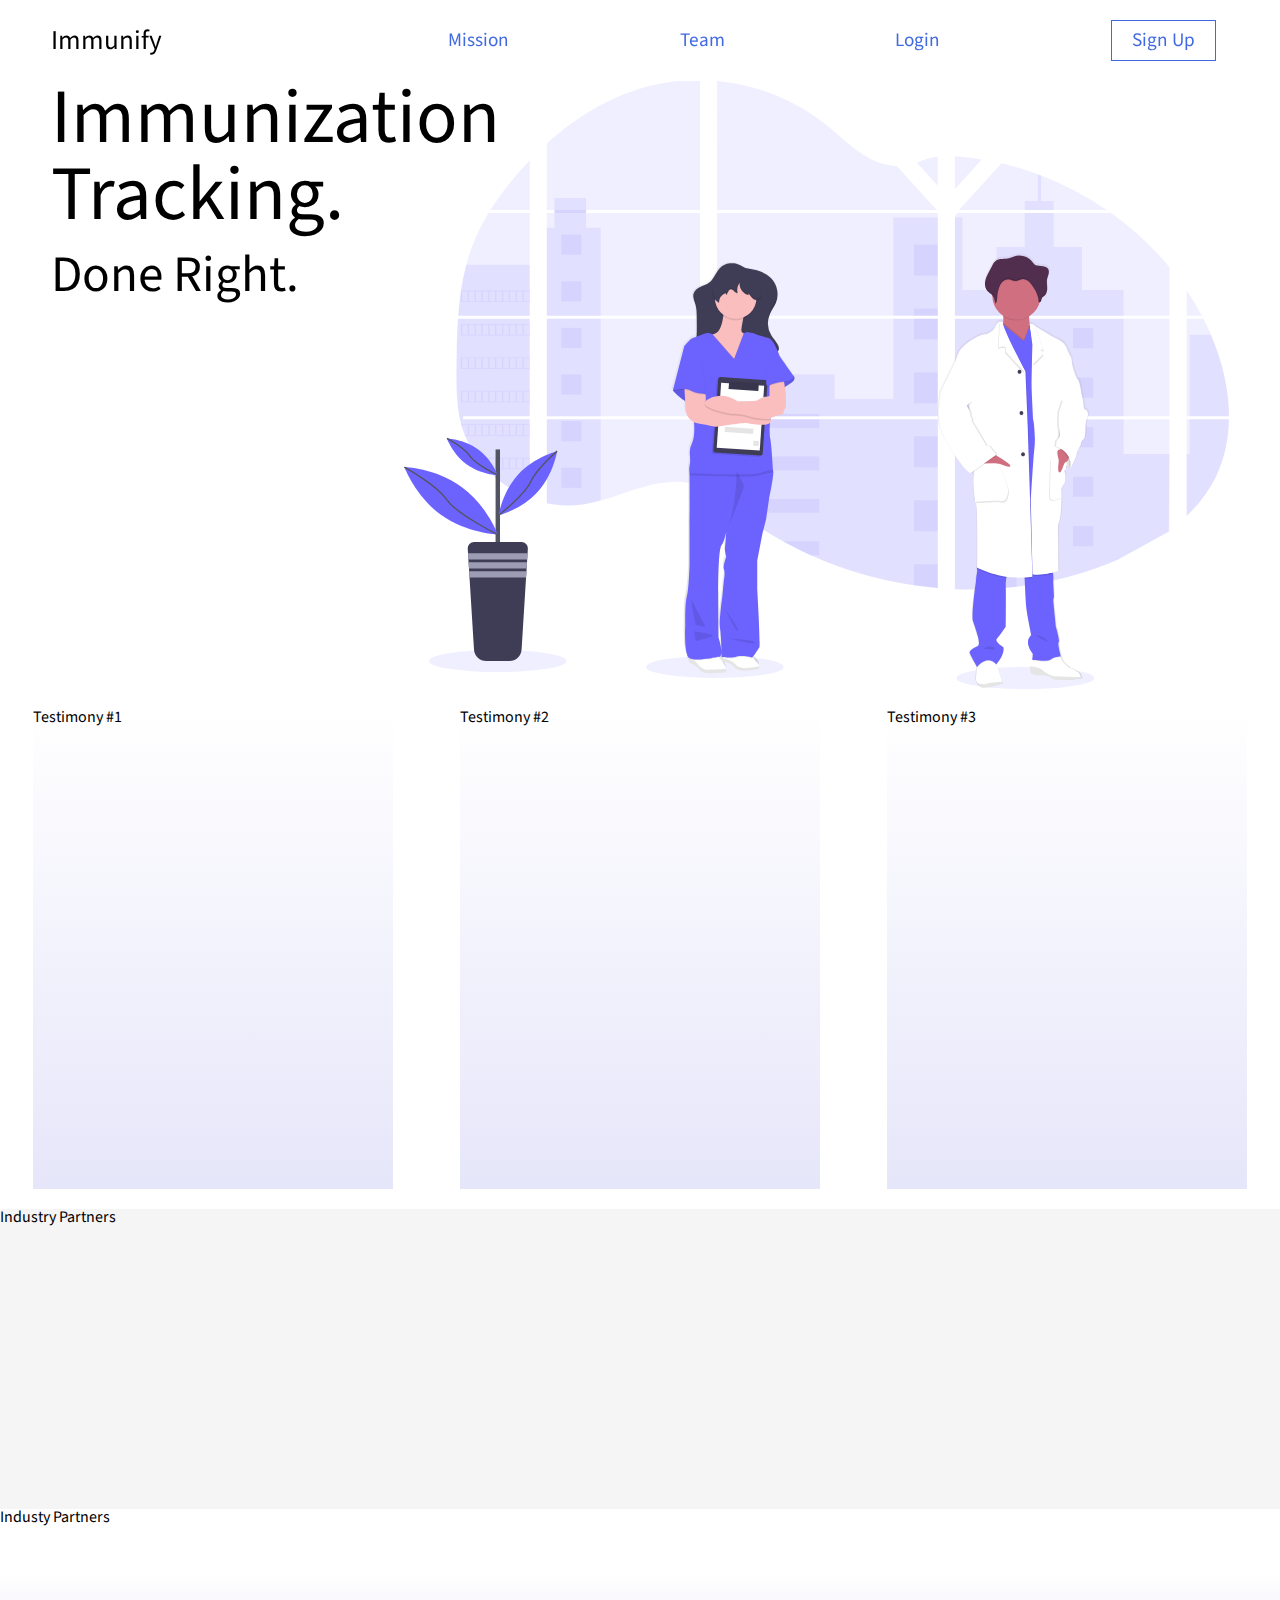
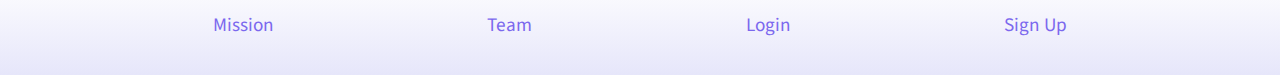
==== index.html @ aef53ff9 "prepared for testimonies" ====
<html lang="en">
 <head>
      <meta charset="UTF-8">
      <meta name="viewport" content="width=device-width, initial-scale=1.0">
      <meta http-equiv="X-UA-Compatible" content="ie=edge">
      <title>Document</title>
      <link rel="stylesheet" type="text/css" href="main.css">
     <link href="https://fonts.googleapis.com/css?family=Open+Sans|Source+Sans+Pro:400,600&display=swap" rel="stylesheet">

 </head>
 <body>

<div class="site-container">
     <nav role='hamburger'>
          <div id="menuToggle">
               <input type="checkbox">
               <span></span>
               <span></span>
               <span></span>
               <ul id="menu">
                    <a class="hamburger" href="https://www.twitter.com"></a><li>Mission</li></a>
                    <a href="https://www.facebook.com/"></a><li>Team</li></a>
                    <a href="https://www.reddit.com/"></a><li>Login</li></a>
                    <btn class="sign-up-btn" href="https://google.com"></btn><li>Sign Up</li></btn>
               </ul>
          </div>
     </nav>

     

     <!-- Navigation Section -->
     
          <header class='header-top'> 
               <h2 class='header-logo'>Immunify</h2>
               <nav>
                    <a href="">Mission</a>
                    <a href="">Team</a>
                    <a href="">Login</a>
                    <btn class="sign-up-btn" href="">Sign Up</btn>
               </nav> 
          </header>
  

     <!-- Header Section -->
     <section class='hero'>
          <div class = 'hero-text'>
          <h1>Immunization Tracking.</h1>
          <h2>Done Right.</h2>
          </div>
          <!-- <p>LIVE SHARE MUTHA FUCKA </p> -->
          <img class = "doctors" src="img/doctor1.svg" alt="Doctors">
          
          
     </section>

     <!-- Testimonies Section-->

     <section class ='testimonies'>
          <div class='testimony' >
               <p>Testimony #1</p>
          </div>
          <div class='testimony' >     
               <p>Testimony #2</p>
          </div>
          <div class='testimony' > 
               <p>Testimony #3</p>
          </div>
     </section>

<!-- Product Application Section -->

     <section class ='product-applications'>
          <div>
               <h2>Industry Partners</h2>
          </div>
     </section>


     <!-- Hospital Credibility -->
     <section class ='industry-partners'>
           <div>
               <h2>Industy Partners</h2>
          </div>
     </section>


     
  <!-- Footer -->
     <section class="footer">
          <div class="footerContent">     
               <a href="">Mission</a>
               <a href="">Team</a>
               <a href="">Login</a>
               <a href="">Sign Up</a>     
          </div>
          <!-- <img src="https://divvycloud.com/wp-content/uploads/2018/10/HIPAA-Compliant-Logo.png" alt="HIPAA Compliant"> -->
     </section>

</div><!-- This closes the site-container -->

   


 </body>
 </html>
---- main.css ----
/* http://meyerweb.com/eric/tools/css/reset/ 
   v2.0 | 20110126
   License: none (public domain)
*/

html, body, div, span, applet, object, iframe,
h1, h2, h3, h4, h5, h6, p, blockquote, pre,
a, abbr, acronym, address, big, cite, code,
del, dfn, em, img, ins, kbd, q, s, samp,
small, strike, strong, sub, sup, tt, var,
b, u, i, center,
dl, dt, dd, ol, ul, li,
fieldset, form, label, legend,
table, caption, tbody, tfoot, thead, tr, th, td,
article, aside, canvas, details, embed, 
figure, figcaption, footer, header, hgroup, 
menu, nav, output, ruby, section, summary,
time, mark, audio, video {
	margin: 0;
	padding: 0;
	border: 0;
	font-size: 100%;
	font: inherit;
	vertical-align: baseline;
}
/* HTML5 display-role reset for older browsers */
article, aside, details, figcaption, figure, 
footer, header, hgroup, menu, nav, section {
	display: block;
}
body {
	line-height: 1;
}
ol, ul {
	list-style: none;
}
blockquote, q {
	quotes: none;
}
blockquote:before, blockquote:after,
q:before, q:after {
	content: '';
	content: none;
}
table {
	border-collapse: collapse;
	border-spacing: 0;
}

/* Code begins here */
html,body{
     /* max-width:1440px;
     width:100%; */
     margin:0 auto;
     font-family: 'Source Sans Pro', sans-serif;
}

.site-container {
     max-width:1440px;
     width:100%;
     margin:0 auto;

}


/* Navigation */

.header-top{
     display:flex;
     justify-content:space-between;
     align-items:center;
     position:fixed;
     top: 0;
     max-width:1440px;
     width:100%;
     background:rgba(255,255,255,.95);
     padding-top:20px;
     padding-bottom:20px;
     
     font-size:1.2rem;

}
.header-logo{
     font-size:1.7rem;
     display:flex;
     align-items:center;
     padding-left:4%;
     width:80px;
     height:38px;
}

nav{
     width:60%;
     display:flex;
     justify-content:space-between;
     align-items:center;
     padding-right:5%;
}


@media screen and (max-width: 500px) {
     nav {
          width:100%;
    }
    nav a {
         display: none;
    }
    .sign-up-btn {
         display: none;
    }
}

nav a{
     text-decoration:none;
     color:#4169E1;
}
nav a:hover{
     color:#7B68EE;
     text-decoration: underline;
}

.sign-up-btn{
     color: #4169E1;
     border:1.3px solid #4169E1;
     padding:10px 20px;
     transition:0.3s;
}
.sign-up-btn:hover{
     opacity:1;
     background-color:#4169E1;
     color:white;
}



/* Hamburger Menu */
@media screen and (max-width:6000px){
     #menuToggle{
          display:none;
     }
}

@media screen and (max-width:1440px){
     #menuToggle{
          display:none;
     }
}

@media screen and (max-width:800px){
     #menuToggle{
          display:none;
     }
}

@media screen and (max-width:500px){
body
{
  overflow-x: hidden; 
}
a{
  transition: color 0.5s ease;
}


#menuToggle {
  display: block;
  position: absolute;
  top: 20px;
  right: 20px;
  
  z-index: 1;
  
  -webkit-user-select: none;
  user-select: none;
}

#menuToggle input
{
  display: block;
  width: 40px;
  height: 32px;
  position: absolute;
  top: -7px;
  left: -5px;
  
  cursor: pointer;
  
  opacity: 0; /* hide this */
  z-index: 2; /* and place it over the hamburger */
  
  -webkit-touch-callout: none;
}

/*
 * Just a quick hamburger
 */
#menuToggle span
{
  display: block;
  width: 33px;
  height: 3px;
  margin-bottom: 6px;
  position: relative;
  
  background: #4169E1;
  border-radius: 3px;
  
  z-index: 1;
  
  transform-origin: 4px 0px;
  
  transition: transform 0.5s cubic-bezier(0.77,0.2,0.05,1.0),
              background 0.5s cubic-bezier(0.77,0.2,0.05,1.0),
              opacity 0.55s ease;
}

#menuToggle span:first-child
{
  transform-origin: 0% 0%;
}

#menuToggle span:nth-last-child(2)
{
  transform-origin: 0% 100%;
}

/* 
 * Transform all the slices of hamburger
 * into a crossmark.
 */
#menuToggle input:checked ~ span
{
  opacity: 1;
  transform: rotate(45deg) translate(-2px, -1px);
  background: #4169E1;
}

/*
 * But let's hide the middle one.
 */
#menuToggle input:checked ~ span:nth-last-child(3)
{
  opacity: 0;
  transform: rotate(0deg) scale(0.2, 0.2);
}

/*
 * Ohyeah and the last one should go the other direction
 */
#menuToggle input:checked ~ span:nth-last-child(2)
{
  opacity: 1;
  transform: rotate(-45deg) translate(0, -1px);
}

/*
 * Make this absolute positioned
 * at the top left of the screen
 */
#menu
{
  position: absolute;
  width: 180px;
  margin: -100px 0 0 0;
  padding: 45px;
  padding-top: 125px;
  right: -100px;
  
  background: white;
  list-style-type: none;
  -webkit-font-smoothing: antialiased;
  /* to stop flickering of text in safari */
  
  transform-origin: 0% 0%;
  transform: translate(100%, 0);
  
  transition: transform 0.5s cubic-bezier(0.77,0.2,0.05,1.0);
}

#menu li
{
  padding: 10px 0;
  font-size: 22px;
}

/*
 * And let's fade it in from the left
 */
#menuToggle input:checked ~ ul
{
  transform: scale(1.0, 1.0);
  opacity: 1;
}

#menu li{
     color:#4169E1;
     padding-left:20px;
}
#menu li:hover{
     background-color:#4169E1;
     color:white;
}

}

/* another breaker  */

/* Hero */



.hero {
     margin-top:80px;
     display:flex;
     margin-left: 4%;
     margin-right: 4%;
     /* height: 100%vh; */
}

@media screen and (max-width:500px){
    
}

.hero-text {
     width:30%;
}

.hero-text h1 {
     width:80%;
     font-size: 6vw;
}

.hero-text h2 {
     margin-top:16px;
     font-size: 4vw;
}
@media screen and (max-width:500px){
     .hero-text h1 {
          width:100%;
          font-size: 10vw;
     }
     
     .hero-text h2 {
          margin-top:16px;
          font-size: 8vw;
     }
}

.doctors {
   width: 70%;
}


@media screen and (max-width:500px){
     .doctors {
          display:none;
       }
}
/* Testimonials */

.testimonies {
     display:flex;
     justify-content:space-around;
     padding:20px 0;
}

.testimony{
     background-image:linear-gradient( white,#E6E6FA);
     width:360px;
     height:480px;
}

/* Industy Partners */
.product-applications{
     background-color:#F5F5F5;
     width:100%;
     height:300px;
}








/* footer */
.footer{
     margin-top:50px;
     height:100px;
     background-image:linear-gradient( white,#E6E6FA);
     display:flex;
     flex-direction:column;
     justify-content:space-around;
}
.footercontent{
     display:flex;
     justify-content:space-evenly;
}
.footer a{
     text-decoration:none;
     color:#7B68EE;
     font-size:1.2rem;
}
.footer a:hover{
     color:#4169E1;
     text-decoration:underline;
}
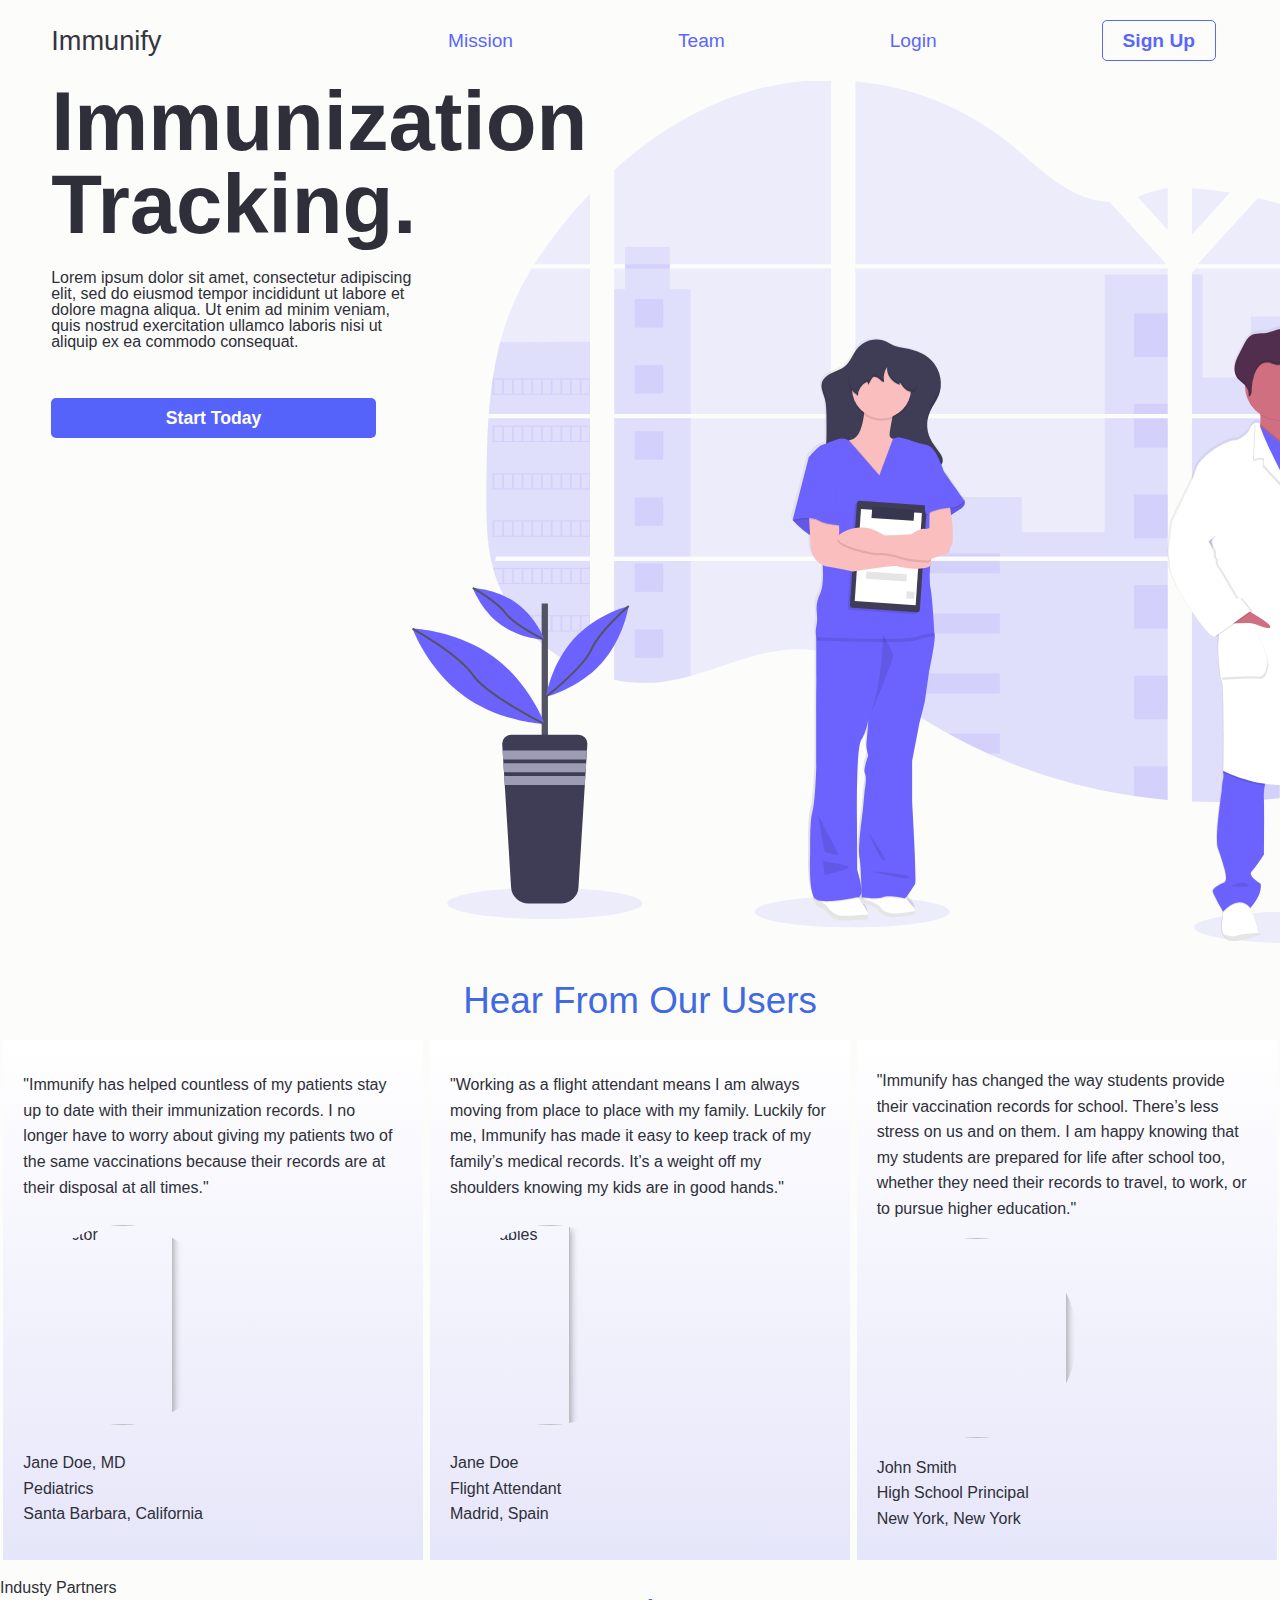
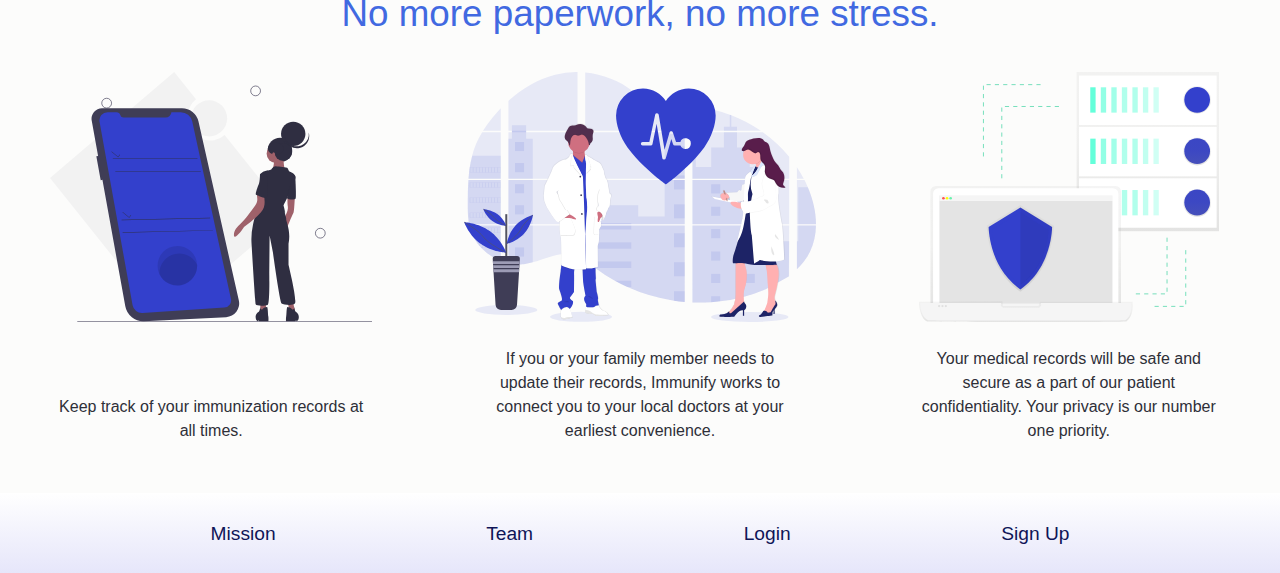
==== commit c791488b: "completed product features" ====
--- a/index.html
+++ b/index.html
@@ -5,7 +5,7 @@
       <meta http-equiv="X-UA-Compatible" content="ie=edge">
       <title>Document</title>
       <link rel="stylesheet" type="text/css" href="main.css">
-     <link href="https://fonts.googleapis.com/css?family=Open+Sans|Source+Sans+Pro:400,600&display=swap" rel="stylesheet">
+     
 
  </head>
  <body>
@@ -44,44 +44,72 @@
      <!-- Header Section -->
      <section class='hero'>
           <div class = 'hero-text'>
-          <h1>Immunization Tracking.</h1>
-          <h2>Done Right.</h2>
+               <h1>Immunization Tracking.</h1>
+               <p>Lorem ipsum dolor sit amet, consectetur adipiscing elit, sed do eiusmod tempor incididunt ut labore et dolore magna aliqua. Ut enim ad minim veniam, quis nostrud exercitation ullamco laboris nisi ut aliquip ex ea commodo consequat. </p>
+               <button class = 'cta-btn'>Start Today</button>
           </div>
-          <!-- <p>LIVE SHARE MUTHA FUCKA </p> -->
           <img class = "doctors" src="img/doctor1.svg" alt="Doctors">
           
           
      </section>
 
      <!-- Testimonies Section-->
-
+     <h2 class='testimonyTitle'>Hear From Our Users</h2>
      <section class ='testimonies'>
           <div class='testimony' >
-               <p>Testimony #1</p>
+               <p>"Immunify has helped countless of my patients stay up to date with their immunization records. I no longer have to worry about giving my patients two of the same vaccinations because their records are at their disposal at all times."</p>
+               <div class="oval-landscape">
+                    <img class='oval1' src="https://images.unsplash.com/photo-1559839734-2b71ea197ec2?ixlib=rb-1.2.1&ixid=eyJhcHBfaWQiOjEyMDd9&auto=format&fit=crop&w=2550&q=80" alt="Woman Doctor">
+               </div>
+               <p>Jane Doe, MD <br /> Pediatrics <br /> Santa Barbara, California</p>
           </div>
-          <div class='testimony' >     
-               <p>Testimony #2</p>
+          <div class='testimony'>
+               <p>"Working as a flight attendant means I am always moving from place to place with my family. Luckily for me, Immunify has made it easy to keep track of my family’s medical records. It’s a weight off my shoulders knowing my kids are in good hands."</p>
+               <div class="oval-landscape">
+                    <img class='oval2' src="https://images.unsplash.com/photo-1476703993599-0035a21b17a9?ixlib=rb-1.2.1&ixid=eyJhcHBfaWQiOjEyMDd9&auto=format&fit=crop&w=2550&q=80" alt="Mom with two babies">
+               </div>
+               <p>Jane Doe <br /> Flight Attendant <br /> Madrid, Spain</p>
+
           </div>
-          <div class='testimony' > 
-               <p>Testimony #3</p>
+          <div class='testimony'>
+               <p>"Immunify has changed the way students provide their vaccination records for school. There’s less stress on us and on them. I am happy knowing that my students are prepared for life after school too, whether they need their records to travel, to work, or to pursue higher education."</p>
+               <div class="oval-landscape">
+                    <img class='oval3' src="https://images.unsplash.com/photo-1561677843-39dee7a319ca?ixlib=rb-1.2.1&ixid=eyJhcHBfaWQiOjEyMDd9&auto=format&fit=crop&w=2550&q=80" alt="">
+               </div>
+               <p>John Smith <br /> High School Principal <br /> New York, New York </p> 
           </div>
      </section>
 
-<!-- Product Application Section -->
-
-     <section class ='product-applications'>
-          <div>
-               <h2>Industry Partners</h2>
-          </div>
-     </section>
-
-
-     <!-- Hospital Credibility -->
+        <!-- Hospital Credibility -->
      <section class ='industry-partners'>
            <div>
                <h2>Industy Partners</h2>
           </div>
      </section>
+
+
+     <!-- Product Application Section -->
+
+     <section class='product-applications'>
+         <h2>No more paperwork, no more stress.</h2>
+          <container class='products'>
+               <div class='productColumn'>
+                    <img class="product" src="img/userPrivacy.svg" alt="Woman using phone">
+                    <p>Keep track of your immunization records at all times. </p>
+               </div>
+               <div class='productColumn'>
+                    <img class="product" src="img/doctor2.svg" alt="Two doctors working">
+                    <p>If you or your family member needs to update their records, Immunify works to connect you to your local doctors at your earliest convenience.</p>
+               </div>
+               <div class='productColumn'>
+                    <img class="product" src="img/secureServer.svg" alt="Computer server">
+                    <p>Your medical records will be safe and secure as a part of our patient confidentiality. Your privacy is our number one priority.</p>
+               </div>
+          </container>
+     </section>
+
+
+  
 
 
      
--- a/main.css
+++ b/main.css
@@ -46,19 +46,22 @@
 	border-collapse: collapse;
 	border-spacing: 0;
 }
+/* fonts */
+@import url('https://fonts.googleapis.com/css?family=Cabin|Raleway&display=swap');
 
 /* Code begins here */
 html,body{
-     /* max-width:1440px;
-     width:100%; */
+     background: #fcfcfb;
      margin:0 auto;
-     font-family: 'Source Sans Pro', sans-serif;
+     font-family: 'Raleway', sans-serif;
+     color: #2e2f38;
 }
 
 .site-container {
      max-width:1440px;
      width:100%;
      margin:0 auto;
+     background: #fcfcfb
 
 }
 
@@ -73,7 +76,8 @@
      top: 0;
      max-width:1440px;
      width:100%;
-     background:rgba(255,255,255,.95);
+     opacity:.97;
+     background:#fcfcfb;
      padding-top:20px;
      padding-bottom:20px;
      
@@ -90,6 +94,7 @@
 }
 
 nav{
+     
      width:60%;
      display:flex;
      justify-content:space-between;
@@ -112,22 +117,24 @@
 
 nav a{
      text-decoration:none;
-     color:#4169E1;
+     color:#5563fa;
 }
 nav a:hover{
-     color:#7B68EE;
+     color:#2e2f38;
      text-decoration: underline;
 }
 
 .sign-up-btn{
-     color: #4169E1;
-     border:1.3px solid #4169E1;
+     color: #5563fa;
+     border:1.3px solid #5563fa;
+     font-weight: bold;
+     border-radius: 5px;
      padding:10px 20px;
      transition:0.3s;
 }
 .sign-up-btn:hover{
      opacity:1;
-     background-color:#4169E1;
+     background-color:#5563fa;
      color:white;
 }
 
@@ -153,155 +160,133 @@
 }
 
 @media screen and (max-width:500px){
-body
-{
-  overflow-x: hidden; 
-}
-a{
-  transition: color 0.5s ease;
-}
-
-
-#menuToggle {
-  display: block;
-  position: absolute;
-  top: 20px;
-  right: 20px;
-  
-  z-index: 1;
-  
-  -webkit-user-select: none;
-  user-select: none;
-}
-
-#menuToggle input
-{
-  display: block;
-  width: 40px;
-  height: 32px;
-  position: absolute;
-  top: -7px;
-  left: -5px;
-  
-  cursor: pointer;
-  
-  opacity: 0; /* hide this */
-  z-index: 2; /* and place it over the hamburger */
-  
-  -webkit-touch-callout: none;
-}
-
-/*
- * Just a quick hamburger
- */
-#menuToggle span
-{
-  display: block;
-  width: 33px;
-  height: 3px;
-  margin-bottom: 6px;
-  position: relative;
-  
-  background: #4169E1;
-  border-radius: 3px;
-  
-  z-index: 1;
-  
-  transform-origin: 4px 0px;
-  
-  transition: transform 0.5s cubic-bezier(0.77,0.2,0.05,1.0),
-              background 0.5s cubic-bezier(0.77,0.2,0.05,1.0),
-              opacity 0.55s ease;
-}
-
-#menuToggle span:first-child
-{
-  transform-origin: 0% 0%;
-}
-
-#menuToggle span:nth-last-child(2)
-{
-  transform-origin: 0% 100%;
-}
-
-/* 
- * Transform all the slices of hamburger
- * into a crossmark.
- */
-#menuToggle input:checked ~ span
-{
-  opacity: 1;
-  transform: rotate(45deg) translate(-2px, -1px);
-  background: #4169E1;
-}
-
-/*
- * But let's hide the middle one.
- */
-#menuToggle input:checked ~ span:nth-last-child(3)
-{
-  opacity: 0;
-  transform: rotate(0deg) scale(0.2, 0.2);
-}
-
-/*
- * Ohyeah and the last one should go the other direction
- */
-#menuToggle input:checked ~ span:nth-last-child(2)
-{
-  opacity: 1;
-  transform: rotate(-45deg) translate(0, -1px);
-}
-
-/*
- * Make this absolute positioned
- * at the top left of the screen
- */
-#menu
-{
-  position: absolute;
-  width: 180px;
-  margin: -100px 0 0 0;
-  padding: 45px;
-  padding-top: 125px;
-  right: -100px;
-  
-  background: white;
-  list-style-type: none;
-  -webkit-font-smoothing: antialiased;
-  /* to stop flickering of text in safari */
-  
-  transform-origin: 0% 0%;
-  transform: translate(100%, 0);
-  
-  transition: transform 0.5s cubic-bezier(0.77,0.2,0.05,1.0);
-}
-
-#menu li
-{
-  padding: 10px 0;
-  font-size: 22px;
-}
-
-/*
- * And let's fade it in from the left
- */
-#menuToggle input:checked ~ ul
-{
-  transform: scale(1.0, 1.0);
-  opacity: 1;
-}
-
-#menu li{
-     color:#4169E1;
-     padding-left:20px;
-}
-#menu li:hover{
-     background-color:#4169E1;
-     color:white;
-}
-
-}
+     body {
+     overflow-x: hidden; 
+     }
+     a {
+     transition: color 0.5s ease;
+     }
+     #menuToggle {
+     display: block;
+     position: absolute;
+     top: 20px;
+     right: 20px;
+     
+     z-index: 1;
+     
+     -webkit-user-select: none;
+     user-select: none;
+     }
+
+     #menuToggle input
+     {
+     display: block;
+     width: 40px;
+     height: 32px;
+     position: absolute;
+     top: -7px;
+     left: -5px;
+     
+     cursor: pointer;
+     
+     opacity: 0; /* hide this */
+     z-index: 2; /* and place it over the hamburger */
+     
+     -webkit-touch-callout: none;
+     }
+     #menuToggle span
+     {
+     display: block;
+     width: 33px;
+     height: 3px;
+     margin-bottom: 6px;
+     position: relative;
+     
+     background: #4169E1;
+     border-radius: 3px;
+     
+     z-index: 1;
+     
+     transform-origin: 4px 0px;
+     
+     transition: transform 0.5s cubic-bezier(0.77,0.2,0.05,1.0),
+               background 0.5s cubic-bezier(0.77,0.2,0.05,1.0),
+               opacity 0.55s ease;
+     }
+
+     #menuToggle span:first-child
+     {
+     transform-origin: 0% 0%;
+     }
+
+     #menuToggle span:nth-last-child(2)
+     {
+     transform-origin: 0% 100%;
+     }
+
+     #menuToggle input:checked ~ span
+     {
+     opacity: 1;
+     transform: rotate(45deg) translate(-2px, -1px);
+     background: #4169E1;
+     }
+
+     #menuToggle input:checked ~ span:nth-last-child(3)
+     {
+     opacity: 0;
+     transform: rotate(0deg) scale(0.2, 0.2);
+     }
+
+     #menuToggle input:checked ~ span:nth-last-child(2)
+     {
+     opacity: 1;
+     transform: rotate(-45deg) translate(0, -1px);
+     }
+
+     #menu
+     {
+     position: absolute;
+     width: 180px;
+     margin: -100px 0 0 0;
+     padding: 45px;
+     padding-top: 125px;
+     right: -100px;
+     
+     background: white;
+     list-style-type: none;
+     -webkit-font-smoothing: antialiased;
+     
+     transform-origin: 0% 0%;
+     transform: translate(100%, 0);
+     
+     transition: transform 0.5s cubic-bezier(0.77,0.2,0.05,1.0);
+     }
+
+     #menu li
+     {
+     padding: 15px 0;
+     font-size: 22px;
+     }
+
+     /*
+     * And let's fade it in from the left
+     */
+     #menuToggle input:checked ~ ul
+     {
+     transform: scale(1.0, 1.0);
+     opacity: 1;
+     }
+
+     #menu li{
+          color:#4169E1;
+          padding-left:20px;
+     }
+     #menu li:hover{
+          background-color:#4169E1;
+          color:white;
+     }
+
+     }
 
 /* another breaker  */
 
@@ -313,8 +298,8 @@
      margin-top:80px;
      display:flex;
      margin-left: 4%;
-     margin-right: 4%;
-     /* height: 100%vh; */
+     margin-right: 2%;
+     
 }
 
 @media screen and (max-width:500px){
@@ -323,60 +308,159 @@
 
 .hero-text {
      width:30%;
+     /* overflow: hidden; */
 }
 
 .hero-text h1 {
-     width:80%;
-     font-size: 6vw;
-}
-
-.hero-text h2 {
-     margin-top:16px;
-     font-size: 4vw;
+     width:100%;
+     font-family: 'Cabin', sans-serif;
+     font-weight: 550;
+     font-size: 6.5vw;
+}
+
+.hero-text p {
+     margin-top:24px;
 }
 @media screen and (max-width:500px){
+     .hero {
+          flex-direction: column;
+     }
+     .hero-text {
+          width:100%;
+     }
      .hero-text h1 {
+          font-size: 10vw;
+     } 
+     .cta-btn {
           width:100%;
-          font-size: 10vw;
-     }
-     
-     .hero-text h2 {
-          margin-top:16px;
-          font-size: 8vw;
-     }
-}
-
+       }
+
+     .doctors {
+          width:100%;
+     }
+}
+
+.cta-btn {
+          display:flex;
+          align-items:center;
+          justify-content:center;
+          color: white;
+          background:#5563fa;
+          font-weight: bold;
+          font-size: 1.1rem;
+          border:none;
+          border-radius: 5px;
+          width: 90%;
+          height:40px;
+          padding:10px 20px;
+          margin-top:48px;
+          transition:0.3s;
+
+} 
+.cta-btn:hover{
+          opacity:1;
+          background-color:#97a0fc;
+          color:white;
+     }
 .doctors {
-   width: 70%;
-}
-
-
-@media screen and (max-width:500px){
-     .doctors {
-          display:none;
-       }
-}
+   width: %;
+}
+
+
+
 /* Testimonials */
 
 .testimonies {
      display:flex;
+     flex-wrap:wrap;
      justify-content:space-around;
      padding:20px 0;
+
 }
 
 .testimony{
      background-image:linear-gradient( white,#E6E6FA);
-     width:360px;
+     width:380px;
      height:480px;
-}
+     display:flex;
+     flex-wrap:wrap;
+     flex-direction:column;
+     justify-content:space-around;
+     padding:20px;
+}
+.testimonyTitle{
+     margin-top:40px;
+     display:flex;
+     justify-content:center;
+     font-size:2.3rem;
+     color:#4169E1;
+}
+.testimony p{
+     line-height:1.6;
+}
+
+.oval-landscape{
+     width:200px;
+     height:200px;
+     overflow:hidden;
+     border-radius:50%;
+}
+.oval1{
+     width:auto;
+     height:100%;
+     margin-left:-50px;
+     box-shadow: 0 4px 8px 0 rgba(0,0,0,0.4);
+}
+
+.oval2{
+     width:auto;
+     height:100%;
+     margin-left:-80px;
+     box-shadow: 0 4px 8px 0 rgba(0,0,0,0.4);
+}
+.oval3{
+     width:auto;
+     height:100%;
+     margin-left:-10px;
+     box-shadow: 0 4px 8px 0 rgba(0,0,0,0.4);
+}
+
+
+
+
+
 
 /* Industy Partners */
 .product-applications{
-     background-color:#F5F5F5;
      width:100%;
-     height:300px;
-}
-
+}
+.product-applications h2{
+     margin-bottom:40px;
+     display:flex;
+     justify-content:center;
+     font-size:2.3rem;
+     color:#4169E1;
+}
+.products{
+     display:flex;
+     justify-content:space-between;
+}
+.productColumn{
+     width:33%;
+     display:flex;
+     flex-direction:column;
+     justify-content:space-between;
+     align-items:center;
+}
+.productColumn p{
+     width:75%;
+     line-height:1.5;
+     text-align:center;
+}
+.product{
+     height:250px;
+     margin-bottom:25px;
+}
 
 
 
@@ -387,11 +471,11 @@
 /* footer */
 .footer{
      margin-top:50px;
-     height:100px;
+     height:80px;
      background-image:linear-gradient( white,#E6E6FA);
      display:flex;
      flex-direction:column;
-     justify-content:space-around;
+     justify-content:space-evenly
 }
 .footercontent{
      display:flex;
@@ -399,7 +483,7 @@
 }
 .footer a{
      text-decoration:none;
-     color:#7B68EE;
+     color:#0F1557;
      font-size:1.2rem;
 }
 .footer a:hover{
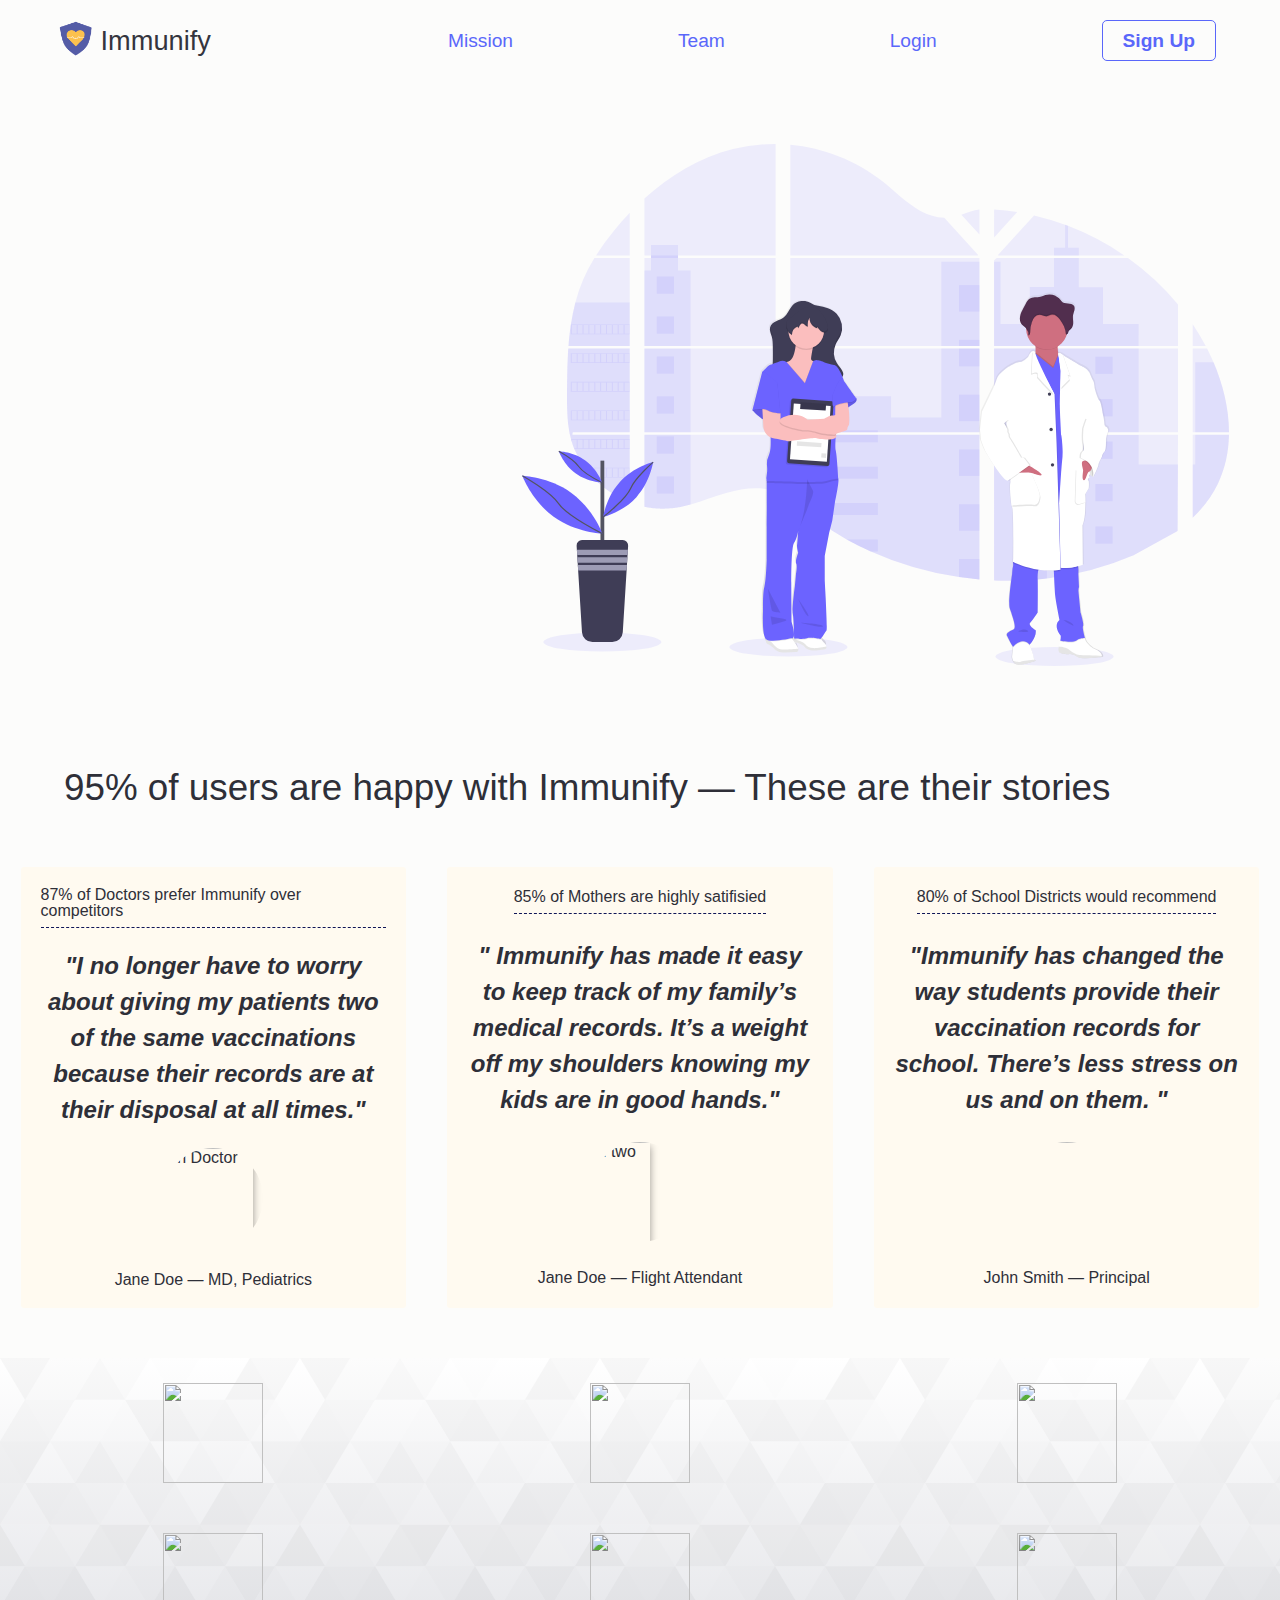
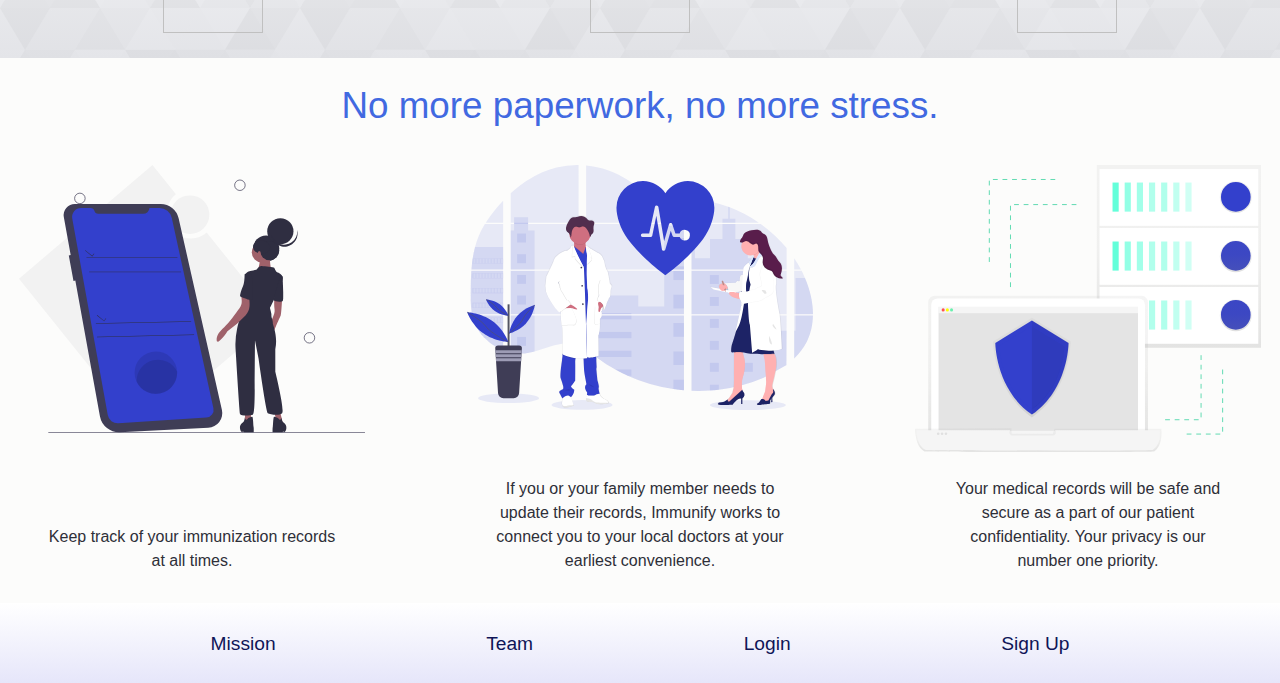
==== commit 7aba0251: "finished credentials" ====
--- a/index.html
+++ b/index.html
@@ -17,6 +17,7 @@
                <span></span>
                <span></span>
                <span></span>
+               
                <ul id="menu">
                     <a class="hamburger" href="https://www.twitter.com"></a><li>Mission</li></a>
                     <a href="https://www.facebook.com/"></a><li>Team</li></a>
@@ -31,7 +32,7 @@
      <!-- Navigation Section -->
      
           <header class='header-top'> 
-               <h2 class='header-logo'>Immunify</h2>
+               <h2 class='header-logo'> <img class="logo" src="img/logofinal.png" alt="Immunify logo">Immunify</h2>
                <nav>
                     <a href="">Mission</a>
                     <a href="">Team</a>
@@ -54,36 +55,47 @@
      </section>
 
      <!-- Testimonies Section-->
-     <h2 class='testimonyTitle'>Hear From Our Users</h2>
+     <h2 class='testimonyTitle'>95% of users are happy with Immunify — These are their stories</h2>
      <section class ='testimonies'>
           <div class='testimony' >
-               <p>"Immunify has helped countless of my patients stay up to date with their immunization records. I no longer have to worry about giving my patients two of the same vaccinations because their records are at their disposal at all times."</p>
+               <p class ='stats'>87% of Doctors prefer Immunify over competitors</p>
+               <p class ='quotes'>"I no longer have to worry about giving my patients two of the same vaccinations because their records are at their disposal at all times."</p>
                <div class="oval-landscape">
                     <img class='oval1' src="https://images.unsplash.com/photo-1559839734-2b71ea197ec2?ixlib=rb-1.2.1&ixid=eyJhcHBfaWQiOjEyMDd9&auto=format&fit=crop&w=2550&q=80" alt="Woman Doctor">
                </div>
-               <p>Jane Doe, MD <br /> Pediatrics <br /> Santa Barbara, California</p>
+               <p class='names'>Jane Doe  —  MD, Pediatrics <br />
           </div>
           <div class='testimony'>
-               <p>"Working as a flight attendant means I am always moving from place to place with my family. Luckily for me, Immunify has made it easy to keep track of my family’s medical records. It’s a weight off my shoulders knowing my kids are in good hands."</p>
+               <p class ='stats'>85% of Mothers are highly satifisied</p>
+               <p class ='quotes'>" Immunify has made it easy to keep track of my family’s medical records. It’s a weight off my shoulders knowing my kids are in good hands."</p>
                <div class="oval-landscape">
                     <img class='oval2' src="https://images.unsplash.com/photo-1476703993599-0035a21b17a9?ixlib=rb-1.2.1&ixid=eyJhcHBfaWQiOjEyMDd9&auto=format&fit=crop&w=2550&q=80" alt="Mom with two babies">
                </div>
-               <p>Jane Doe <br /> Flight Attendant <br /> Madrid, Spain</p>
+               <p class='names'>Jane Doe  —  Flight Attendant <br /> 
 
           </div>
           <div class='testimony'>
-               <p>"Immunify has changed the way students provide their vaccination records for school. There’s less stress on us and on them. I am happy knowing that my students are prepared for life after school too, whether they need their records to travel, to work, or to pursue higher education."</p>
+               <p class ='stats'>80% of School Districts would recommend</p>
+               <p class ='quotes'>"Immunify has changed the way students provide their vaccination records for school. There’s less stress on us and on them. "</p>
                <div class="oval-landscape">
                     <img class='oval3' src="https://images.unsplash.com/photo-1561677843-39dee7a319ca?ixlib=rb-1.2.1&ixid=eyJhcHBfaWQiOjEyMDd9&auto=format&fit=crop&w=2550&q=80" alt="">
                </div>
-               <p>John Smith <br /> High School Principal <br /> New York, New York </p> 
+               <p class='names'>John Smith  —  Principal <br />
           </div>
      </section>
 
-        <!-- Hospital Credibility -->
+        <!-- Partnerships & Certifications -->
      <section class ='industry-partners'>
-           <div>
-               <h2>Industy Partners</h2>
+           <div class="partnerships">
+                <img class="medical-logo"src="https://1000logos.net/wp-content/uploads/2017/10/BBB-Logo.png" alt="">
+               <img class="medical-logo" src="https://s3-us-west-2.amazonaws.com/paubox-blog/blog/wp-content/uploads/2017/12/22112418/hipaa_blue.png" alt="">
+               <img class="medical-logo" src="https://drummondgroup.com/wp-content/uploads/2018/12/DG_CertBadge_AS22Q2018-1.png" alt="">
+          </div>
+          <div class="partnerships">
+               <!-- <img class="medical-logo" src="https://www.map.org/hubfs/map1-1.png" alt=""> -->
+               <img class="medical-logo" src="https://iblm.co/wp-content/uploads/2016/10/p-logo-iblm-footer.png" alt="">
+               <img class="medical-logo" src="https://www.isim-online.org/addons/shared_addons/themes/isim2018/img/isim-logo.png" alt="">
+               <img class="medical-logo" src="https://www.foreveridentity.com/wp-content/uploads/2014/07/ISMC-logo_rgb_JP.png" alt="">
           </div>
      </section>
 
--- a/main.css
+++ b/main.css
@@ -80,8 +80,8 @@
      background:#fcfcfb;
      padding-top:20px;
      padding-bottom:20px;
-     
      font-size:1.2rem;
+     z-index: 99999;
 
 }
 .header-logo{
@@ -92,7 +92,10 @@
      width:80px;
      height:38px;
 }
-
+.logo{
+     height:60px;
+     opacity:0.8;
+}
 nav{
      
      width:60%;
@@ -118,6 +121,7 @@
 nav a{
      text-decoration:none;
      color:#5563fa;
+     transition: .3s cubic-bezier(0.2,0.8,0.2,1);
 }
 nav a:hover{
      color:#2e2f38;
@@ -130,7 +134,7 @@
      font-weight: bold;
      border-radius: 5px;
      padding:10px 20px;
-     transition:0.3s;
+     transition: .4s cubic-bezier(0.2,0.8,0.2,1);
 }
 .sign-up-btn:hover{
      opacity:1;
@@ -295,20 +299,22 @@
 
 
 .hero {
-     margin-top:80px;
+     margin-top:144px;
      display:flex;
      margin-left: 4%;
-     margin-right: 2%;
-     
-}
-
-@media screen and (max-width:500px){
+     margin-right: 4%;
+     
+}
+
+
+.hero-text {
+     width:40%;
+     opacity:0;
+     animation: HeroAnimation;
+     animation-duration: 1.5s;
+     animation-fill-mode:forwards;
+     animation-timing-function:cubic-bezier(0.2,0.8,0.2,1)
     
-}
-
-.hero-text {
-     width:30%;
-     /* overflow: hidden; */
 }
 
 .hero-text h1 {
@@ -319,27 +325,13 @@
 }
 
 .hero-text p {
+     line-height:1.5;
      margin-top:24px;
 }
-@media screen and (max-width:500px){
-     .hero {
-          flex-direction: column;
-     }
-     .hero-text {
-          width:100%;
-     }
-     .hero-text h1 {
-          font-size: 10vw;
-     } 
-     .cta-btn {
-          width:100%;
-       }
-
-     .doctors {
-          width:100%;
-     }
-}
-
+.doctors {
+     width: 60%;
+  
+  }
 .cta-btn {
           display:flex;
           align-items:center;
@@ -351,21 +343,76 @@
           border:none;
           border-radius: 5px;
           width: 90%;
-          height:40px;
+          height:48px;
           padding:10px 20px;
           margin-top:48px;
-          transition:0.3s;
-
+          animation-delay: .5s;
+          opacity: 0;
+          animation: CTAAnimation;
+          animation-duration: 1.5s;
+          animation-fill-mode:forwards;
+          animation-timing-function:cubic-bezier(0.2,0.8,0.2,1);
+          transition: .4s cubic-bezier(0.2,0.8,0.2,1);
 } 
 .cta-btn:hover{
           opacity:1;
           background-color:#97a0fc;
           color:white;
      }
-.doctors {
-   width: %;
-}
-
+     
+@media screen and (max-width:500px){
+     .hero {
+          margin-top:80px;
+          flex-direction: column;
+          
+     }
+     .hero-text {
+          display:flex;
+          flex-direction:column;
+          justify-content:center;
+          width:100%;
+     }
+     .hero-text h1 {
+          font-size: 10vw;
+     } 
+     .cta-btn {
+          width:100%;
+          height:48px;
+        
+       }
+
+     .doctors {
+          margin-top:16px;
+          width:100%;
+     }
+}
+
+
+/* animations */
+
+@keyframes HeroAnimation {
+     0% {
+          opacity: 0;
+          transform: translateY(20px);
+     }
+
+     100%{
+          opacity: 1;
+          transform: translateY(0px);
+     }
+}
+
+@keyframes CTAAnimation {
+     0% {
+          opacity: 0;
+          transform: translateY(30px);
+     }
+
+     100%{
+          opacity: 1;
+          transform: translateY(0px);
+     }
+}
 
 
 /* Testimonials */
@@ -374,79 +421,145 @@
      display:flex;
      flex-wrap:wrap;
      justify-content:space-around;
+     margin-top:40px;
      padding:20px 0;
 
 }
 
 .testimony{
-     background-image:linear-gradient( white,#E6E6FA);
-     width:380px;
-     height:480px;
+     background: #fffaf0;
+     width:27%;
+     border-radius:3px;
      display:flex;
      flex-wrap:wrap;
      flex-direction:column;
      justify-content:space-around;
      padding:20px;
+     align-items:center;
+    
+     
+ 
 }
 .testimonyTitle{
-     margin-top:40px;
+     margin-top:104px;
+     display:flex;
+     margin-left:5%;
+     font-size:2.3rem;
+     color:#2e2f38;
+}
+.stats {
+     color:#2e2f38;
+     font-size:1rem;
+     padding-bottom:8px;
+     border-bottom: 1px dashed #0F1557;
+}
+.quotes{
+     color:#2e2f38;
+     font-size: 1.5rem;
+     font-weight:bold;
+     font-style: italic;
+     line-height:1.5;
+     text-align:center;
+     margin:20px 0;
+}
+
+.names {
+     color: #2e2f38;
+     font-weight: 500;
+     margin-top:24px;
+     
+}
+
+.oval-landscape{
+     width:100px;
+     height:100px;
+     overflow:hidden;
+     border-radius:50%;
+}
+.oval1{
+     width:auto;
+     height:140%;
+     margin-left:-50px;
+     box-shadow: 0 4px 8px 0 rgba(0,0,0,0.4);
+}
+
+.oval2{
+     width:auto;
+     height:130%;
+     margin-left:-70px;
+     box-shadow: 0 4px 8px 0 rgba(0,0,0,0.4);
+}
+.oval3{
+     width:auto;
+     height:130%;
+     margin-left:-20px;
+     box-shadow: 0 4px 8px 0 rgba(0,0,0,0.4);
+}
+
+@media screen and (max-width:800px){
+     .testimony{
+          width:100%;
+          margin-right:4%;
+          margin-left: 4%;
+          flex-direction:row;
+          margin-bottom:16px;
+          /* background-image:linear-gradient(-90deg,white, #E6E6FA,white); */
+     }
+}
+
+@media screen and (max-width:500px){
+     .testimony{
+          flex-direction:column;
+     }
+}
+
+
+/* Partnerships and certificationss */
+.industry-partners{
+     width:100%;
+     height:300px;
+     margin:30px 0;
+     background-color: #ffffff;
+     background-image: url("data:image/svg+xml,%3Csvg xmlns='http://www.w3.org/2000/svg' width='100%25'%3E%3Cdefs%3E%3ClinearGradient id='a' gradientUnits='userSpaceOnUse' x1='0' x2='0' y1='0' y2='100%25' gradientTransform='rotate(0,592,451)'%3E%3Cstop offset='0' stop-color='%23ffffff'/%3E%3Cstop offset='1' stop-color='%23e3e4e8'/%3E%3C/linearGradient%3E%3Cpattern patternUnits='userSpaceOnUse' id='b' width='300' height='250' x='0' y='0' viewBox='0 0 1080 900'%3E%3Cg fill-opacity='0.03'%3E%3Cpolygon fill='%23444' points='90 150 0 300 180 300'/%3E%3Cpolygon points='90 150 180 0 0 0'/%3E%3Cpolygon fill='%23AAA' points='270 150 360 0 180 0'/%3E%3Cpolygon fill='%23DDD' points='450 150 360 300 540 300'/%3E%3Cpolygon fill='%23999' points='450 150 540 0 360 0'/%3E%3Cpolygon points='630 150 540 300 720 300'/%3E%3Cpolygon fill='%23DDD' points='630 150 720 0 540 0'/%3E%3Cpolygon fill='%23444' points='810 150 720 300 900 300'/%3E%3Cpolygon fill='%23FFF' points='810 150 900 0 720 0'/%3E%3Cpolygon fill='%23DDD' points='990 150 900 300 1080 300'/%3E%3Cpolygon fill='%23444' points='990 150 1080 0 900 0'/%3E%3Cpolygon fill='%23DDD' points='90 450 0 600 180 600'/%3E%3Cpolygon points='90 450 180 300 0 300'/%3E%3Cpolygon fill='%23666' points='270 450 180 600 360 600'/%3E%3Cpolygon fill='%23AAA' points='270 450 360 300 180 300'/%3E%3Cpolygon fill='%23DDD' points='450 450 360 600 540 600'/%3E%3Cpolygon fill='%23999' points='450 450 540 300 360 300'/%3E%3Cpolygon fill='%23999' points='630 450 540 600 720 600'/%3E%3Cpolygon fill='%23FFF' points='630 450 720 300 540 300'/%3E%3Cpolygon points='810 450 720 600 900 600'/%3E%3Cpolygon fill='%23DDD' points='810 450 900 300 720 300'/%3E%3Cpolygon fill='%23AAA' points='990 450 900 600 1080 600'/%3E%3Cpolygon fill='%23444' points='990 450 1080 300 900 300'/%3E%3Cpolygon fill='%23222' points='90 750 0 900 180 900'/%3E%3Cpolygon points='270 750 180 900 360 900'/%3E%3Cpolygon fill='%23DDD' points='270 750 360 600 180 600'/%3E%3Cpolygon points='450 750 540 600 360 600'/%3E%3Cpolygon points='630 750 540 900 720 900'/%3E%3Cpolygon fill='%23444' points='630 750 720 600 540 600'/%3E%3Cpolygon fill='%23AAA' points='810 750 720 900 900 900'/%3E%3Cpolygon fill='%23666' points='810 750 900 600 720 600'/%3E%3Cpolygon fill='%23999' points='990 750 900 900 1080 900'/%3E%3Cpolygon fill='%23999' points='180 0 90 150 270 150'/%3E%3Cpolygon fill='%23444' points='360 0 270 150 450 150'/%3E%3Cpolygon fill='%23FFF' points='540 0 450 150 630 150'/%3E%3Cpolygon points='900 0 810 150 990 150'/%3E%3Cpolygon fill='%23222' points='0 300 -90 450 90 450'/%3E%3Cpolygon fill='%23FFF' points='0 300 90 150 -90 150'/%3E%3Cpolygon fill='%23FFF' points='180 300 90 450 270 450'/%3E%3Cpolygon fill='%23666' points='180 300 270 150 90 150'/%3E%3Cpolygon fill='%23222' points='360 300 270 450 450 450'/%3E%3Cpolygon fill='%23FFF' points='360 300 450 150 270 150'/%3E%3Cpolygon fill='%23444' points='540 300 450 450 630 450'/%3E%3Cpolygon fill='%23222' points='540 300 630 150 450 150'/%3E%3Cpolygon fill='%23AAA' points='720 300 630 450 810 450'/%3E%3Cpolygon fill='%23666' points='720 300 810 150 630 150'/%3E%3Cpolygon fill='%23FFF' points='900 300 810 450 990 450'/%3E%3Cpolygon fill='%23999' points='900 300 990 150 810 150'/%3E%3Cpolygon points='0 600 -90 750 90 750'/%3E%3Cpolygon fill='%23666' points='0 600 90 450 -90 450'/%3E%3Cpolygon fill='%23AAA' points='180 600 90 750 270 750'/%3E%3Cpolygon fill='%23444' points='180 600 270 450 90 450'/%3E%3Cpolygon fill='%23444' points='360 600 270 750 450 750'/%3E%3Cpolygon fill='%23999' points='360 600 450 450 270 450'/%3E%3Cpolygon fill='%23666' points='540 600 630 450 450 450'/%3E%3Cpolygon fill='%23222' points='720 600 630 750 810 750'/%3E%3Cpolygon fill='%23FFF' points='900 600 810 750 990 750'/%3E%3Cpolygon fill='%23222' points='900 600 990 450 810 450'/%3E%3Cpolygon fill='%23DDD' points='0 900 90 750 -90 750'/%3E%3Cpolygon fill='%23444' points='180 900 270 750 90 750'/%3E%3Cpolygon fill='%23FFF' points='360 900 450 750 270 750'/%3E%3Cpolygon fill='%23AAA' points='540 900 630 750 450 750'/%3E%3Cpolygon fill='%23FFF' points='720 900 810 750 630 750'/%3E%3Cpolygon fill='%23222' points='900 900 990 750 810 750'/%3E%3Cpolygon fill='%23222' points='1080 300 990 450 1170 450'/%3E%3Cpolygon fill='%23FFF' points='1080 300 1170 150 990 150'/%3E%3Cpolygon points='1080 600 990 750 1170 750'/%3E%3Cpolygon fill='%23666' points='1080 600 1170 450 990 450'/%3E%3Cpolygon fill='%23DDD' points='1080 900 1170 750 990 750'/%3E%3C/g%3E%3C/pattern%3E%3C/defs%3E%3Crect x='0' y='0' fill='url(%23a)' width='100%25' height='100%25'/%3E%3Crect x='0' y='0' fill='url(%23b)' width='100%25' height='100%25'/%3E%3C/svg%3E");
+/* background-attachment: fixed; */
+     background-size: cover;
+     display:flex;
+     flex-wrap:wrap;
+     align-items:center;
+     justify-content:space-evenly;
+}
+.partnerships{
+     display:flex;
+     width:100%;
+     justify-content:space-around;
+}
+.medical-logo{
+     height:100px;
+}
+
+
+
+
+
+
+/* Product Features */
+.product-applications{
+     width:100%;
+     text-align:center;
+}
+.product-applications h2{
+     margin-bottom:40px;
      display:flex;
      justify-content:center;
      font-size:2.3rem;
      color:#4169E1;
 }
-.testimony p{
-     line-height:1.6;
-}
-
-.oval-landscape{
-     width:200px;
-     height:200px;
-     overflow:hidden;
-     border-radius:50%;
-}
-.oval1{
-     width:auto;
-     height:100%;
-     margin-left:-50px;
-     box-shadow: 0 4px 8px 0 rgba(0,0,0,0.4);
-}
-
-.oval2{
-     width:auto;
-     height:100%;
-     margin-left:-80px;
-     box-shadow: 0 4px 8px 0 rgba(0,0,0,0.4);
-}
-.oval3{
-     width:auto;
-     height:100%;
-     margin-left:-10px;
-     box-shadow: 0 4px 8px 0 rgba(0,0,0,0.4);
-}
-
-
-
-
-
-
-/* Industy Partners */
-.product-applications{
-     width:100%;
-}
-.product-applications h2{
-     margin-bottom:40px;
-     display:flex;
-     justify-content:center;
-     font-size:2.3rem;
-     color:#4169E1;
-}
 .products{
      display:flex;
      justify-content:space-between;
 }
 .productColumn{
-     width:33%;
+     width:30%;
      display:flex;
      flex-direction:column;
      justify-content:space-between;
@@ -458,11 +571,30 @@
      text-align:center;
 }
 .product{
-     height:250px;
+     width:90%;
      margin-bottom:25px;
 }
-
-
+@media screen and (max-width:800px){
+     .products{
+          flex-wrap:wrap;
+          justify-content:center;
+     }
+     .productColumn{
+          justify-content:center;
+          flex-wrap:wrap;
+          width:45%;
+          margin-bottom:45px;
+     }
+}
+@media screen and (max-width:500px){
+     .products{
+          flex-direction:column;
+          align-items:center;
+     }
+     .productColumn{
+          width:80%;
+     }
+}
 
 
 
@@ -470,7 +602,7 @@
 
 /* footer */
 .footer{
-     margin-top:50px;
+     margin-top:30px;
      height:80px;
      background-image:linear-gradient( white,#E6E6FA);
      display:flex;
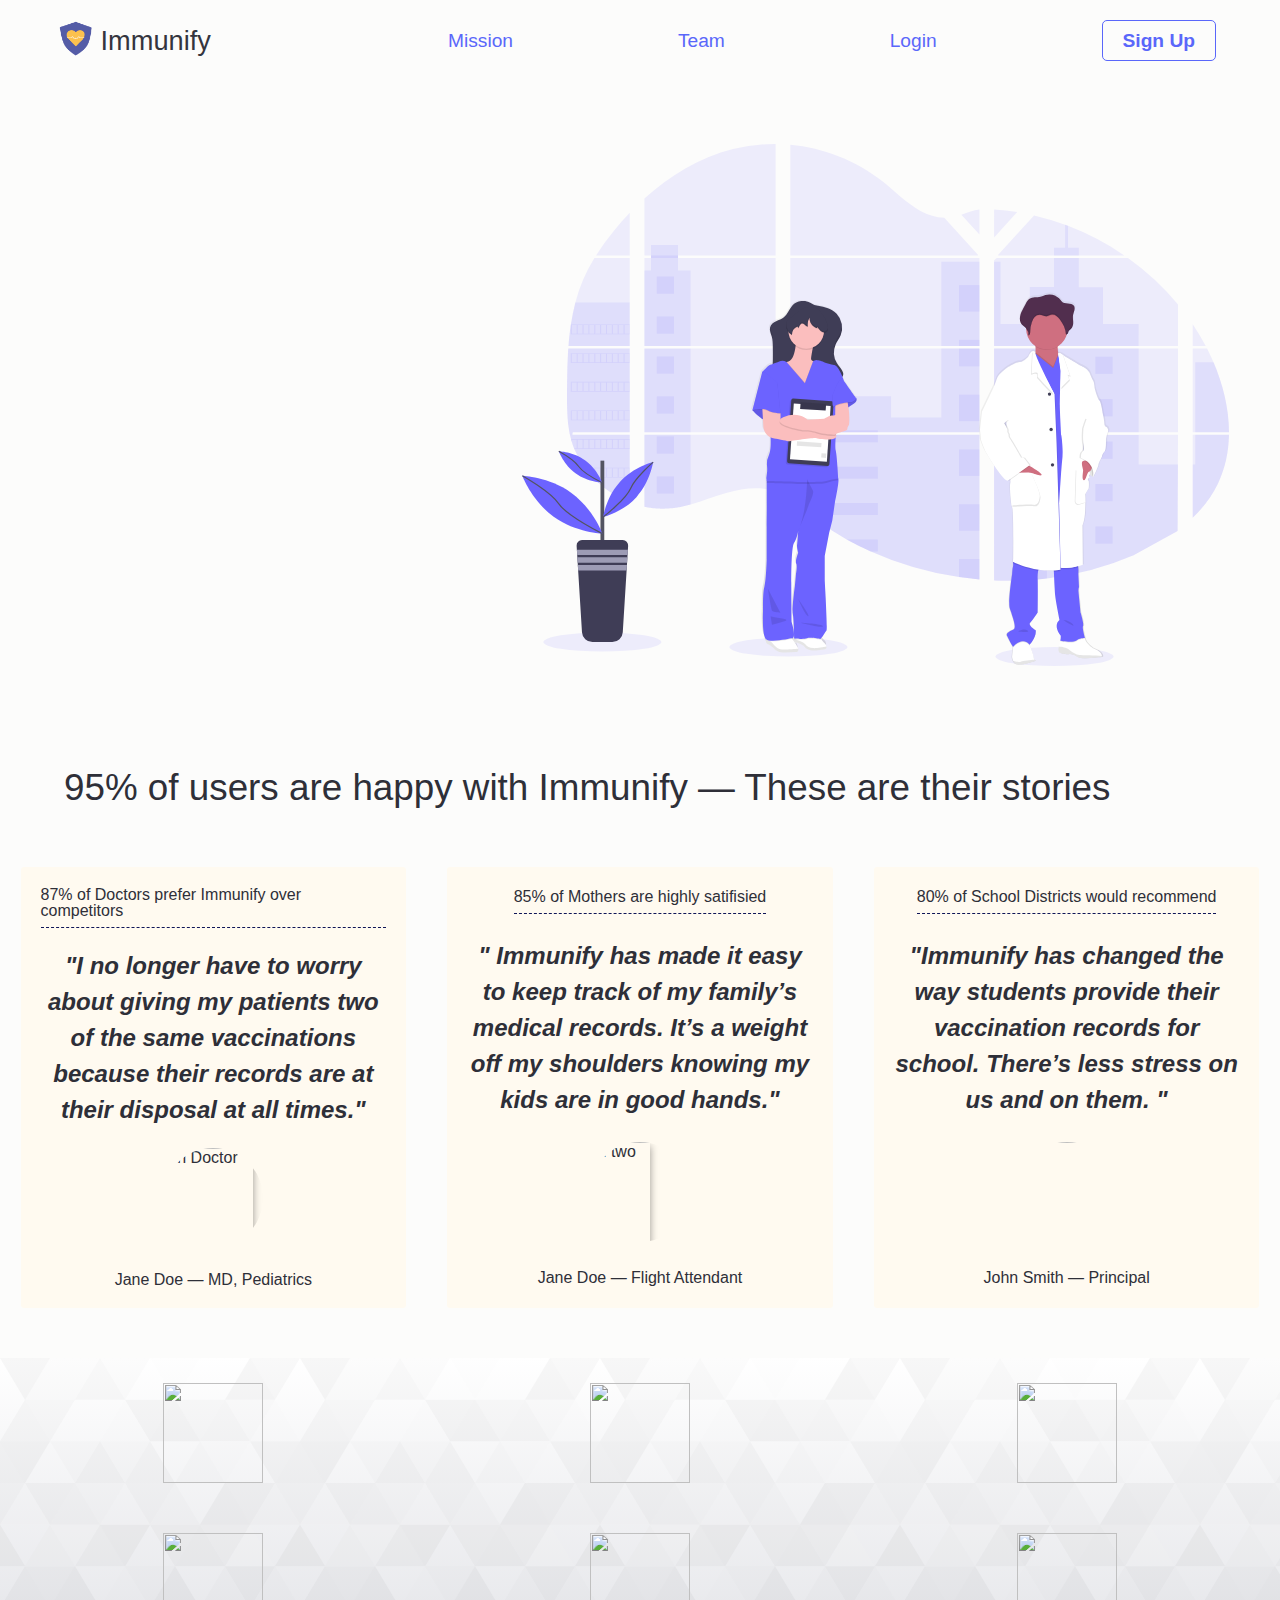
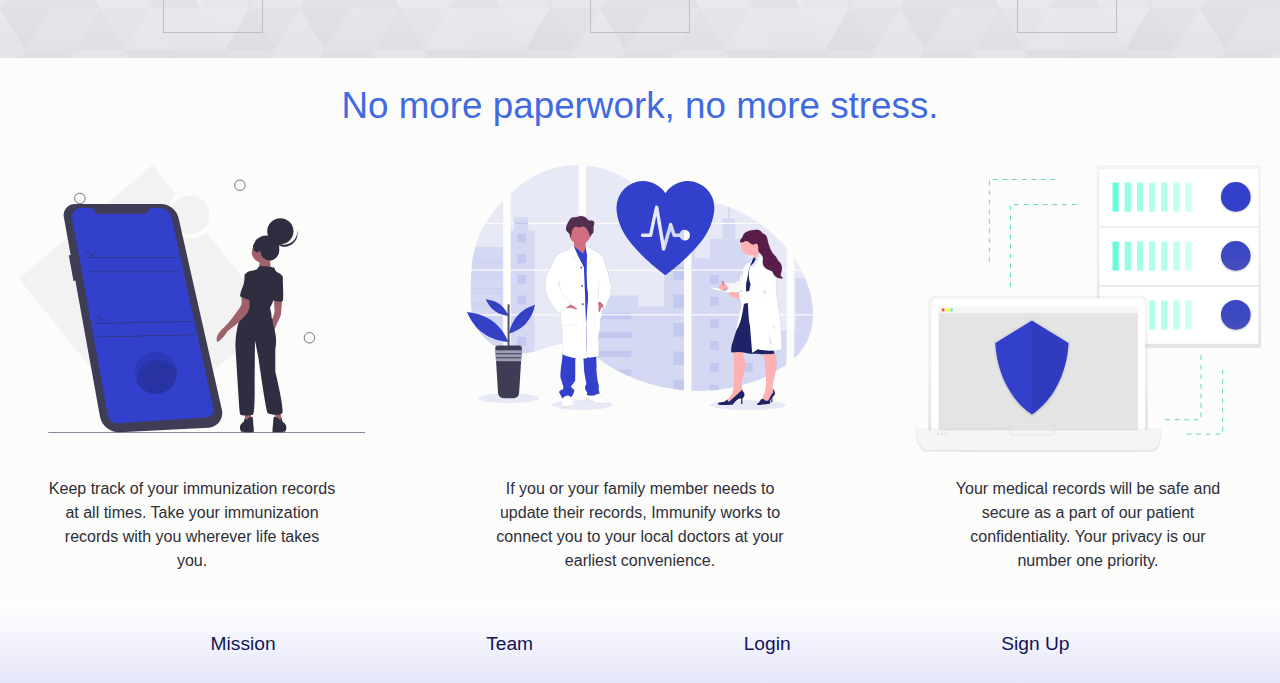
==== commit c2e34718: "updated deleted hamburger" ====
--- a/index.html
+++ b/index.html
@@ -11,7 +11,7 @@
  <body>
 
 <div class="site-container">
-     <nav role='hamburger'>
+     <!-- <nav role='hamburger'>
           <div id="menuToggle">
                <input type="checkbox">
                <span></span>
@@ -25,7 +25,7 @@
                     <btn class="sign-up-btn" href="https://google.com"></btn><li>Sign Up</li></btn>
                </ul>
           </div>
-     </nav>
+     </nav> -->
 
      
 
@@ -92,7 +92,6 @@
                <img class="medical-logo" src="https://drummondgroup.com/wp-content/uploads/2018/12/DG_CertBadge_AS22Q2018-1.png" alt="">
           </div>
           <div class="partnerships">
-               <!-- <img class="medical-logo" src="https://www.map.org/hubfs/map1-1.png" alt=""> -->
                <img class="medical-logo" src="https://iblm.co/wp-content/uploads/2016/10/p-logo-iblm-footer.png" alt="">
                <img class="medical-logo" src="https://www.isim-online.org/addons/shared_addons/themes/isim2018/img/isim-logo.png" alt="">
                <img class="medical-logo" src="https://www.foreveridentity.com/wp-content/uploads/2014/07/ISMC-logo_rgb_JP.png" alt="">
@@ -107,7 +106,7 @@
           <container class='products'>
                <div class='productColumn'>
                     <img class="product" src="img/userPrivacy.svg" alt="Woman using phone">
-                    <p>Keep track of your immunization records at all times. </p>
+                    <p>Keep track of your immunization records at all times. Take your immunization records with you wherever life takes you.</p>
                </div>
                <div class='productColumn'>
                     <img class="product" src="img/doctor2.svg" alt="Two doctors working">
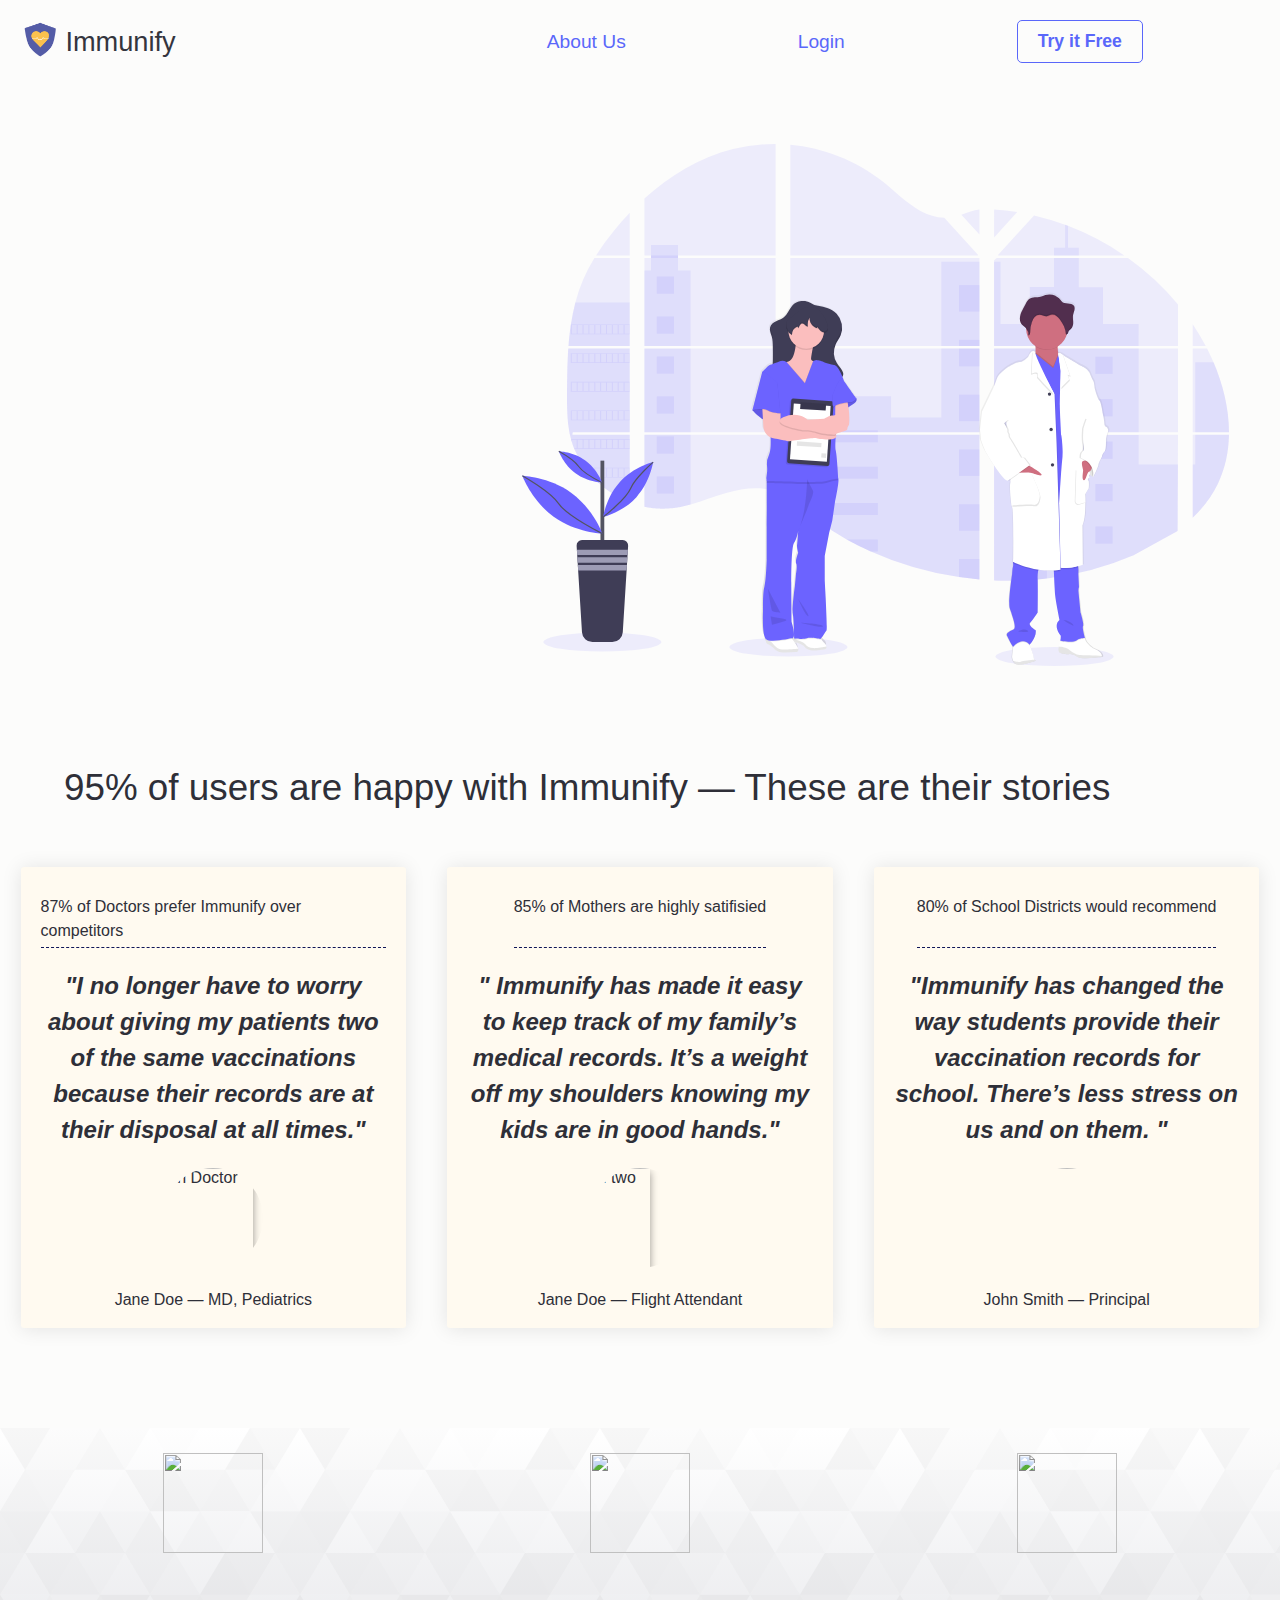
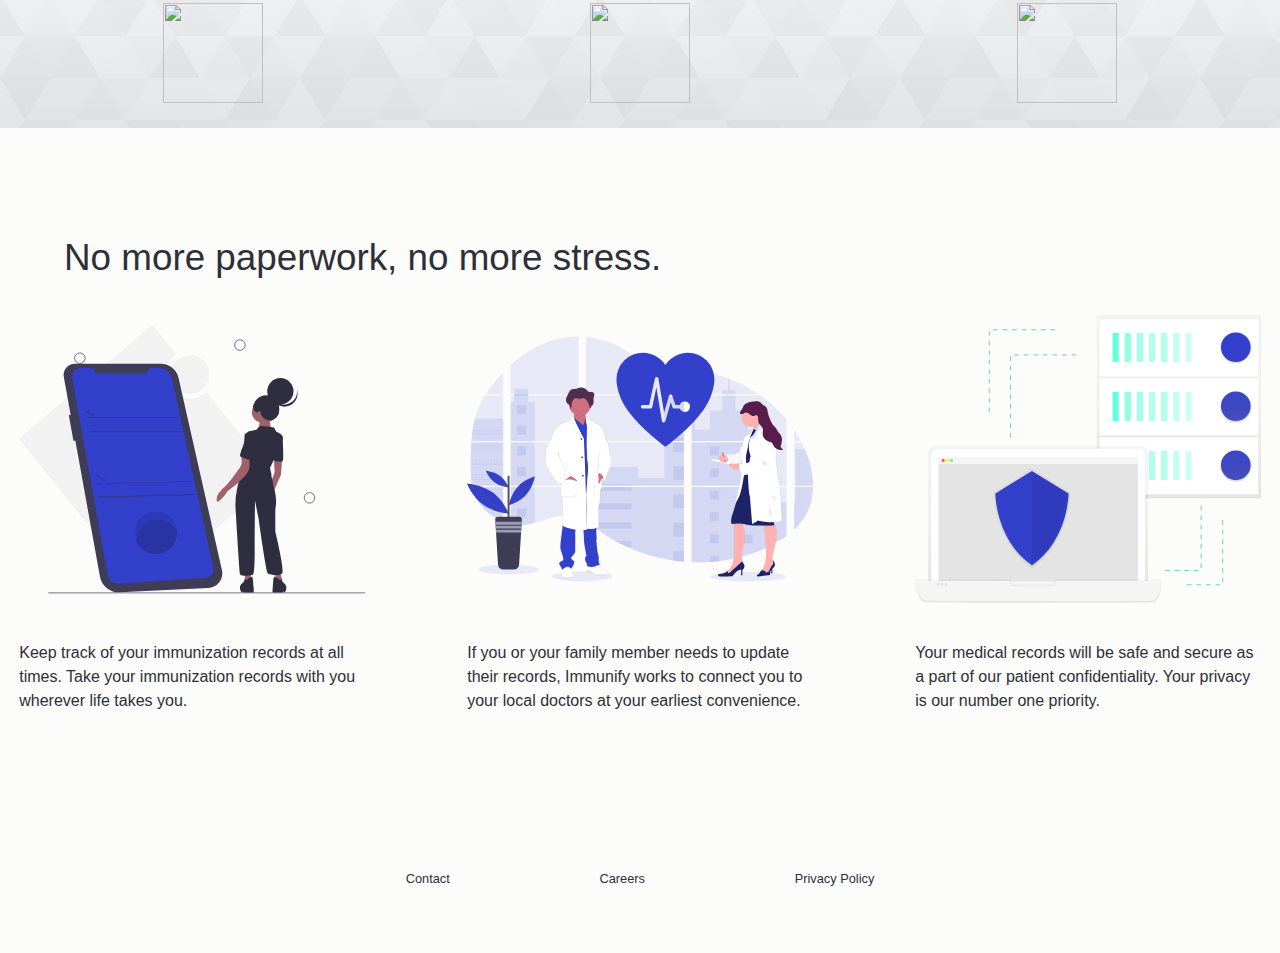
==== commit 12cf8b2d: "mvp complete," ====
--- a/index.html
+++ b/index.html
@@ -3,42 +3,42 @@
       <meta charset="UTF-8">
       <meta name="viewport" content="width=device-width, initial-scale=1.0">
       <meta http-equiv="X-UA-Compatible" content="ie=edge">
-      <title>Document</title>
+      <title>Immunify</title>
       <link rel="stylesheet" type="text/css" href="main.css">
-     
+     <link rel="icon" href="img/logofinal.png">
+
 
  </head>
  <body>
 
-<div class="site-container">
-     <!-- <nav role='hamburger'>
-          <div id="menuToggle">
-               <input type="checkbox">
-               <span></span>
-               <span></span>
-               <span></span>
-               
-               <ul id="menu">
-                    <a class="hamburger" href="https://www.twitter.com"></a><li>Mission</li></a>
-                    <a href="https://www.facebook.com/"></a><li>Team</li></a>
-                    <a href="https://www.reddit.com/"></a><li>Login</li></a>
-                    <btn class="sign-up-btn" href="https://google.com"></btn><li>Sign Up</li></btn>
-               </ul>
-          </div>
-     </nav> -->
+   
+     <div class="site-container">
+        
 
+
+   
      
 
      <!-- Navigation Section -->
      
           <header class='header-top'> 
-               <h2 class='header-logo'> <img class="logo" src="img/logofinal.png" alt="Immunify logo">Immunify</h2>
+               <a id="logoAnchor" href='index.html'><h2 class='header-logo'> <img class="logo" src="img/logofinal.png" alt="Immunify logo">Immunify</h2></a>
                <nav>
-                    <a href="">Mission</a>
-                    <a href="">Team</a>
+                    <a href="about.html">About Us</a>
                     <a href="">Login</a>
-                    <btn class="sign-up-btn" href="">Sign Up</btn>
+                    <a id="noUnderline" href='https://www.lambdaschool.com/'><button class="sign-up-btn" href="">Try it Free</button></a>
                </nav> 
+               <!-- Dropdown Menu  -->
+                 <div class="dropdownContainer">
+                    <div class="dropdown" style="float:right;">
+                         <button class="dropbtn">Menu</button>
+                              <div class="dropdown-content">
+                                   <a href="#">About Us</a>
+                                   <a href="#">Login</a>
+                                   <a href="#">Sign Up</a>
+                              </div>
+                    </div>
+               </div>
           </header>
   
 
@@ -47,7 +47,7 @@
           <div class = 'hero-text'>
                <h1>Immunization Tracking.</h1>
                <p>Lorem ipsum dolor sit amet, consectetur adipiscing elit, sed do eiusmod tempor incididunt ut labore et dolore magna aliqua. Ut enim ad minim veniam, quis nostrud exercitation ullamco laboris nisi ut aliquip ex ea commodo consequat. </p>
-               <button class = 'cta-btn'>Start Today</button>
+               <a id ='noUnderline' href='https://www.lambdaschool.com/'><button class = 'cta-btn'>Start Today</button></a>
           </div>
           <img class = "doctors" src="img/doctor1.svg" alt="Doctors">
           
@@ -125,15 +125,14 @@
 
      
   <!-- Footer -->
-     <section class="footer">
+     <footer class="footer">
           <div class="footerContent">     
-               <a href="">Mission</a>
-               <a href="">Team</a>
-               <a href="">Login</a>
-               <a href="">Sign Up</a>     
+               <a href="">Contact</a>
+               <a href="">Careers</a>
+               <a href="policy.html">Privacy Policy</a>
+                  
           </div>
-          <!-- <img src="https://divvycloud.com/wp-content/uploads/2018/10/HIPAA-Compliant-Logo.png" alt="HIPAA Compliant"> -->
-     </section>
+     </footer>
 
 </div><!-- This closes the site-container -->
 
--- a/main.css
+++ b/main.css
@@ -68,42 +68,42 @@
 
 /* Navigation */
 
-.header-top{
-     display:flex;
-     justify-content:space-between;
-     align-items:center;
-     position:fixed;
+.header-top {
+     display: flex;
+     justify-content: space-between;
+     align-items: center;
+     position: fixed;
      top: 0;
-     max-width:1440px;
-     width:100%;
-     opacity:.97;
-     background:#fcfcfb;
-     padding-top:20px;
-     padding-bottom:20px;
-     font-size:1.2rem;
+     max-width: 1440px;
+     width: 100%;
+     opacity: 0.97;
+     background: #fcfcfb;
+     padding-top: 20px;
+     padding-bottom: 20px;
+     font-size: 1.2rem;
      z-index: 99999;
-
-}
-.header-logo{
-     font-size:1.7rem;
-     display:flex;
-     align-items:center;
-     padding-left:4%;
-     width:80px;
-     height:38px;
-}
-.logo{
-     height:60px;
-     opacity:0.8;
-}
-nav{
-     
-     width:60%;
-     display:flex;
-     justify-content:space-between;
-     align-items:center;
-     padding-right:5%;
-}
+   }
+   .header-logo {
+     font-size: 1.7rem;
+     display: flex;
+     align-items: center;
+     justify-content: flex-start;
+     padding-left: 1rem;
+     width: 15%;
+     height: 38px;
+   }
+   .logo {
+     height: 60px;
+     opacity: 0.8;
+   }
+   nav {
+     width: 60%;
+     display: flex;
+     justify-content: space-around;
+     align-items: center;
+     padding-left: 4%;
+     padding-right: 4%;
+   }
 
 
 @media screen and (max-width: 500px) {
@@ -119,6 +119,10 @@
 }
 
 nav a{
+     display: flex;
+     align-items: center;
+     justify-content: center;
+    
      text-decoration:none;
      color:#5563fa;
      transition: .3s cubic-bezier(0.2,0.8,0.2,1);
@@ -128,10 +132,25 @@
      text-decoration: underline;
 }
 
+#noUnderline {
+     text-decoration:none;
+}
+#logoAnchor{
+     text-decoration:none;
+     color:#2e2f38;
+}
+
 .sign-up-btn{
+     opacity:1;
+     font-weight: bold;
+     display:flex;
+     align-items:center;
+     justify-content:center;
      color: #5563fa;
      border:1.3px solid #5563fa;
+     background: #fcfcfb;
      font-weight: bold;
+     font-size: 1.1rem;
      border-radius: 5px;
      padding:10px 20px;
      transition: .4s cubic-bezier(0.2,0.8,0.2,1);
@@ -140,159 +159,92 @@
      opacity:1;
      background-color:#5563fa;
      color:white;
-}
-
-
-
-/* Hamburger Menu */
+     text-decoration: none;
+     box-shadow: 0 10px 20px rgba(0,0 ,0, .25);
+     transform: translateY(-3px);
+}
+
+
+/* Dropdown menu */
 @media screen and (max-width:6000px){
-     #menuToggle{
+     .dropdownContainer{
           display:none;
      }
-}
-
+     .dropdown-content a{
+          display:none;
+     }
+}
 @media screen and (max-width:1440px){
-     #menuToggle{
+     .dropdownContainer{
           display:none;
      }
-}
-
+     .dropdown-content a{
+          display:none;
+     }
+}
 @media screen and (max-width:800px){
-     #menuToggle{
+     .dropdownContainer{
           display:none;
      }
-}
-
+     .dropdown-content a{
+          display:none;
+     }
+}
 @media screen and (max-width:500px){
-     body {
-     overflow-x: hidden; 
-     }
-     a {
-     transition: color 0.5s ease;
-     }
-     #menuToggle {
-     display: block;
-     position: absolute;
-     top: 20px;
-     right: 20px;
-     
-     z-index: 1;
-     
-     -webkit-user-select: none;
-     user-select: none;
-     }
-
-     #menuToggle input
-     {
-     display: block;
-     width: 40px;
-     height: 32px;
-     position: absolute;
-     top: -7px;
-     left: -5px;
-     
-     cursor: pointer;
-     
-     opacity: 0; /* hide this */
-     z-index: 2; /* and place it over the hamburger */
-     
-     -webkit-touch-callout: none;
-     }
-     #menuToggle span
-     {
-     display: block;
-     width: 33px;
-     height: 3px;
-     margin-bottom: 6px;
-     position: relative;
-     
-     background: #4169E1;
-     border-radius: 3px;
-     
-     z-index: 1;
-     
-     transform-origin: 4px 0px;
-     
-     transition: transform 0.5s cubic-bezier(0.77,0.2,0.05,1.0),
-               background 0.5s cubic-bezier(0.77,0.2,0.05,1.0),
-               opacity 0.55s ease;
-     }
-
-     #menuToggle span:first-child
-     {
-     transform-origin: 0% 0%;
-     }
-
-     #menuToggle span:nth-last-child(2)
-     {
-     transform-origin: 0% 100%;
-     }
-
-     #menuToggle input:checked ~ span
-     {
-     opacity: 1;
-     transform: rotate(45deg) translate(-2px, -1px);
-     background: #4169E1;
-     }
-
-     #menuToggle input:checked ~ span:nth-last-child(3)
-     {
-     opacity: 0;
-     transform: rotate(0deg) scale(0.2, 0.2);
-     }
-
-     #menuToggle input:checked ~ span:nth-last-child(2)
-     {
-     opacity: 1;
-     transform: rotate(-45deg) translate(0, -1px);
-     }
-
-     #menu
-     {
-     position: absolute;
-     width: 180px;
-     margin: -100px 0 0 0;
-     padding: 45px;
-     padding-top: 125px;
-     right: -100px;
-     
-     background: white;
-     list-style-type: none;
-     -webkit-font-smoothing: antialiased;
-     
-     transform-origin: 0% 0%;
-     transform: translate(100%, 0);
-     
-     transition: transform 0.5s cubic-bezier(0.77,0.2,0.05,1.0);
-     }
-
-     #menu li
-     {
-     padding: 15px 0;
-     font-size: 22px;
-     }
-
-     /*
-     * And let's fade it in from the left
-     */
-     #menuToggle input:checked ~ ul
-     {
-     transform: scale(1.0, 1.0);
-     opacity: 1;
-     }
-
-     #menu li{
-          color:#4169E1;
-          padding-left:20px;
-     }
-     #menu li:hover{
-          background-color:#4169E1;
-          color:white;
-     }
-
-     }
-
-/* another breaker  */
+    .header-top nav {
+         display:none;
+    }
+    
+     .dropdownContainer{
+          display:flex;
+     }
+.dropbtn {
+  background-color:#fcfcfb;
+  color: #5563fa;
+  padding: 9px 20px;
+  font-size: 16px;
+  border: 1.3px solid #5563fa;
+  border-radius:3px;
+  margin-right:2rem;
+}
+
+.dropdown {
+  position: relative;
+  display: inline-block;
+}
+
+.dropdown-content {
+  display: none;
+  position: absolute;
+  right: 0;
+  background-color: #f9f9f9;
+  min-width: 160px;
+  box-shadow: 0px 8px 16px 0px rgba(0,0,0,0.2);
+  z-index: 1;
+}
+
+.dropdown-content a {
+  color: #2e2f38;
+  padding: 13px 13px;
+  text-decoration: none;
+  display: block;
+}
+
+.dropdown-content a:hover {
+     color:#fcfcfb;
+     background-color: #5563fa;}
+
+.dropdown:hover .dropdown-content {
+  display: block;
+}
+
+.dropdown:hover .dropbtn {
+     color:#fcfcfb;
+  background-color: #5563fa;
+}
+
+}
+
 
 /* Hero */
 
@@ -352,13 +304,17 @@
           animation-duration: 1.5s;
           animation-fill-mode:forwards;
           animation-timing-function:cubic-bezier(0.2,0.8,0.2,1);
-          transition: .4s cubic-bezier(0.2,0.8,0.2,1);
+          transition: .7s cubic-bezier(0.2,0.8,0.2,1);
 } 
 .cta-btn:hover{
           opacity:1;
           background-color:#97a0fc;
           color:white;
-     }
+          box-shadow: 0 10px 20px rgba(0,0 ,0, .25);
+          transform: translateY(-3px);
+          
+     }
+
      
 @media screen and (max-width:500px){
      .hero {
@@ -421,9 +377,8 @@
      display:flex;
      flex-wrap:wrap;
      justify-content:space-around;
-     margin-top:40px;
+     margin:40px 0;
      padding:20px 0;
-
 }
 
 .testimony{
@@ -436,6 +391,7 @@
      justify-content:space-around;
      padding:20px;
      align-items:center;
+     box-shadow: 0 1px 20px rgba(0,0 ,0, .1);
     
      
  
@@ -448,8 +404,11 @@
      color:#2e2f38;
 }
 .stats {
+     margin-top:.5rem;
      color:#2e2f38;
      font-size:1rem;
+     height:2.75rem;
+     line-height:1.5;
      padding-bottom:8px;
      border-bottom: 1px dashed #0F1557;
 }
@@ -502,8 +461,8 @@
           margin-right:4%;
           margin-left: 4%;
           flex-direction:row;
-          margin-bottom:16px;
-          /* background-image:linear-gradient(-90deg,white, #E6E6FA,white); */
+          margin-bottom:2rem;
+     
      }
 }
 
@@ -518,7 +477,7 @@
 .industry-partners{
      width:100%;
      height:300px;
-     margin:30px 0;
+     margin:80px 0;
      background-color: #ffffff;
      background-image: url("data:image/svg+xml,%3Csvg xmlns='http://www.w3.org/2000/svg' width='100%25'%3E%3Cdefs%3E%3ClinearGradient id='a' gradientUnits='userSpaceOnUse' x1='0' x2='0' y1='0' y2='100%25' gradientTransform='rotate(0,592,451)'%3E%3Cstop offset='0' stop-color='%23ffffff'/%3E%3Cstop offset='1' stop-color='%23e3e4e8'/%3E%3C/linearGradient%3E%3Cpattern patternUnits='userSpaceOnUse' id='b' width='300' height='250' x='0' y='0' viewBox='0 0 1080 900'%3E%3Cg fill-opacity='0.03'%3E%3Cpolygon fill='%23444' points='90 150 0 300 180 300'/%3E%3Cpolygon points='90 150 180 0 0 0'/%3E%3Cpolygon fill='%23AAA' points='270 150 360 0 180 0'/%3E%3Cpolygon fill='%23DDD' points='450 150 360 300 540 300'/%3E%3Cpolygon fill='%23999' points='450 150 540 0 360 0'/%3E%3Cpolygon points='630 150 540 300 720 300'/%3E%3Cpolygon fill='%23DDD' points='630 150 720 0 540 0'/%3E%3Cpolygon fill='%23444' points='810 150 720 300 900 300'/%3E%3Cpolygon fill='%23FFF' points='810 150 900 0 720 0'/%3E%3Cpolygon fill='%23DDD' points='990 150 900 300 1080 300'/%3E%3Cpolygon fill='%23444' points='990 150 1080 0 900 0'/%3E%3Cpolygon fill='%23DDD' points='90 450 0 600 180 600'/%3E%3Cpolygon points='90 450 180 300 0 300'/%3E%3Cpolygon fill='%23666' points='270 450 180 600 360 600'/%3E%3Cpolygon fill='%23AAA' points='270 450 360 300 180 300'/%3E%3Cpolygon fill='%23DDD' points='450 450 360 600 540 600'/%3E%3Cpolygon fill='%23999' points='450 450 540 300 360 300'/%3E%3Cpolygon fill='%23999' points='630 450 540 600 720 600'/%3E%3Cpolygon fill='%23FFF' points='630 450 720 300 540 300'/%3E%3Cpolygon points='810 450 720 600 900 600'/%3E%3Cpolygon fill='%23DDD' points='810 450 900 300 720 300'/%3E%3Cpolygon fill='%23AAA' points='990 450 900 600 1080 600'/%3E%3Cpolygon fill='%23444' points='990 450 1080 300 900 300'/%3E%3Cpolygon fill='%23222' points='90 750 0 900 180 900'/%3E%3Cpolygon points='270 750 180 900 360 900'/%3E%3Cpolygon fill='%23DDD' points='270 750 360 600 180 600'/%3E%3Cpolygon points='450 750 540 600 360 600'/%3E%3Cpolygon points='630 750 540 900 720 900'/%3E%3Cpolygon fill='%23444' points='630 750 720 600 540 600'/%3E%3Cpolygon fill='%23AAA' points='810 750 720 900 900 900'/%3E%3Cpolygon fill='%23666' points='810 750 900 600 720 600'/%3E%3Cpolygon fill='%23999' points='990 750 900 900 1080 900'/%3E%3Cpolygon fill='%23999' points='180 0 90 150 270 150'/%3E%3Cpolygon fill='%23444' points='360 0 270 150 450 150'/%3E%3Cpolygon fill='%23FFF' points='540 0 450 150 630 150'/%3E%3Cpolygon points='900 0 810 150 990 150'/%3E%3Cpolygon fill='%23222' points='0 300 -90 450 90 450'/%3E%3Cpolygon fill='%23FFF' points='0 300 90 150 -90 150'/%3E%3Cpolygon fill='%23FFF' points='180 300 90 450 270 450'/%3E%3Cpolygon fill='%23666' points='180 300 270 150 90 150'/%3E%3Cpolygon fill='%23222' points='360 300 270 450 450 450'/%3E%3Cpolygon fill='%23FFF' points='360 300 450 150 270 150'/%3E%3Cpolygon fill='%23444' points='540 300 450 450 630 450'/%3E%3Cpolygon fill='%23222' points='540 300 630 150 450 150'/%3E%3Cpolygon fill='%23AAA' points='720 300 630 450 810 450'/%3E%3Cpolygon fill='%23666' points='720 300 810 150 630 150'/%3E%3Cpolygon fill='%23FFF' points='900 300 810 450 990 450'/%3E%3Cpolygon fill='%23999' points='900 300 990 150 810 150'/%3E%3Cpolygon points='0 600 -90 750 90 750'/%3E%3Cpolygon fill='%23666' points='0 600 90 450 -90 450'/%3E%3Cpolygon fill='%23AAA' points='180 600 90 750 270 750'/%3E%3Cpolygon fill='%23444' points='180 600 270 450 90 450'/%3E%3Cpolygon fill='%23444' points='360 600 270 750 450 750'/%3E%3Cpolygon fill='%23999' points='360 600 450 450 270 450'/%3E%3Cpolygon fill='%23666' points='540 600 630 450 450 450'/%3E%3Cpolygon fill='%23222' points='720 600 630 750 810 750'/%3E%3Cpolygon fill='%23FFF' points='900 600 810 750 990 750'/%3E%3Cpolygon fill='%23222' points='900 600 990 450 810 450'/%3E%3Cpolygon fill='%23DDD' points='0 900 90 750 -90 750'/%3E%3Cpolygon fill='%23444' points='180 900 270 750 90 750'/%3E%3Cpolygon fill='%23FFF' points='360 900 450 750 270 750'/%3E%3Cpolygon fill='%23AAA' points='540 900 630 750 450 750'/%3E%3Cpolygon fill='%23FFF' points='720 900 810 750 630 750'/%3E%3Cpolygon fill='%23222' points='900 900 990 750 810 750'/%3E%3Cpolygon fill='%23222' points='1080 300 990 450 1170 450'/%3E%3Cpolygon fill='%23FFF' points='1080 300 1170 150 990 150'/%3E%3Cpolygon points='1080 600 990 750 1170 750'/%3E%3Cpolygon fill='%23666' points='1080 600 1170 450 990 450'/%3E%3Cpolygon fill='%23DDD' points='1080 900 1170 750 990 750'/%3E%3C/g%3E%3C/pattern%3E%3C/defs%3E%3Crect x='0' y='0' fill='url(%23a)' width='100%25' height='100%25'/%3E%3Crect x='0' y='0' fill='url(%23b)' width='100%25' height='100%25'/%3E%3C/svg%3E");
 /* background-attachment: fixed; */
@@ -536,7 +495,19 @@
 .medical-logo{
      height:100px;
 }
-
+@media screen and (max-width:800px){
+     .partnerships{
+          justify-content:space-around;
+     }
+     .medical-logo{
+          height:80px;
+     }
+}
+@media screen and (max-width:500px){
+     .medical-logo{
+          height:70px;
+     }
+}
 
 
 
@@ -548,31 +519,35 @@
      text-align:center;
 }
 .product-applications h2{
-     margin-bottom:40px;
-     display:flex;
-     justify-content:center;
+     display:flex;
      font-size:2.3rem;
-     color:#4169E1;
+     margin-top:7rem;
+     margin-bottom:2rem;
+     margin-left:5%;
+     color:#2e2f38;
 }
 .products{
      display:flex;
      justify-content:space-between;
+     
 }
 .productColumn{
      width:30%;
      display:flex;
      flex-direction:column;
-     justify-content:space-between;
+     /* justify-content:space-between; */
      align-items:center;
 }
 .productColumn p{
-     width:75%;
+     margin-top:2rem;
+     width:90%;
      line-height:1.5;
-     text-align:center;
+     text-align:left;
 }
 .product{
      width:90%;
-     margin-bottom:25px;
+     /* margin-bottom:25px; */
+     height:300px;
 }
 @media screen and (max-width:800px){
      .products{
@@ -583,10 +558,13 @@
           justify-content:center;
           flex-wrap:wrap;
           width:45%;
-          margin-bottom:45px;
+          margin-bottom:4rem;
      }
 }
 @media screen and (max-width:500px){
+     .product-applications h2{
+          margin-left:0%;
+     }
      .products{
           flex-direction:column;
           align-items:center;
@@ -602,23 +580,22 @@
 
 /* footer */
 .footer{
-     margin-top:30px;
+     margin-top:10rem;
      height:80px;
-     background-image:linear-gradient( white,#E6E6FA);
-     display:flex;
-     flex-direction:column;
-     justify-content:space-evenly
+     display:flex;
+     justify-content:center;
 }
 .footercontent{
      display:flex;
+     width:60%;
      justify-content:space-evenly;
 }
 .footer a{
      text-decoration:none;
-     color:#0F1557;
-     font-size:1.2rem;
+     color:#2e2f38;
+     font-size:.8rem;
 }
 .footer a:hover{
-     color:#4169E1;
+     
      text-decoration:underline;
 }